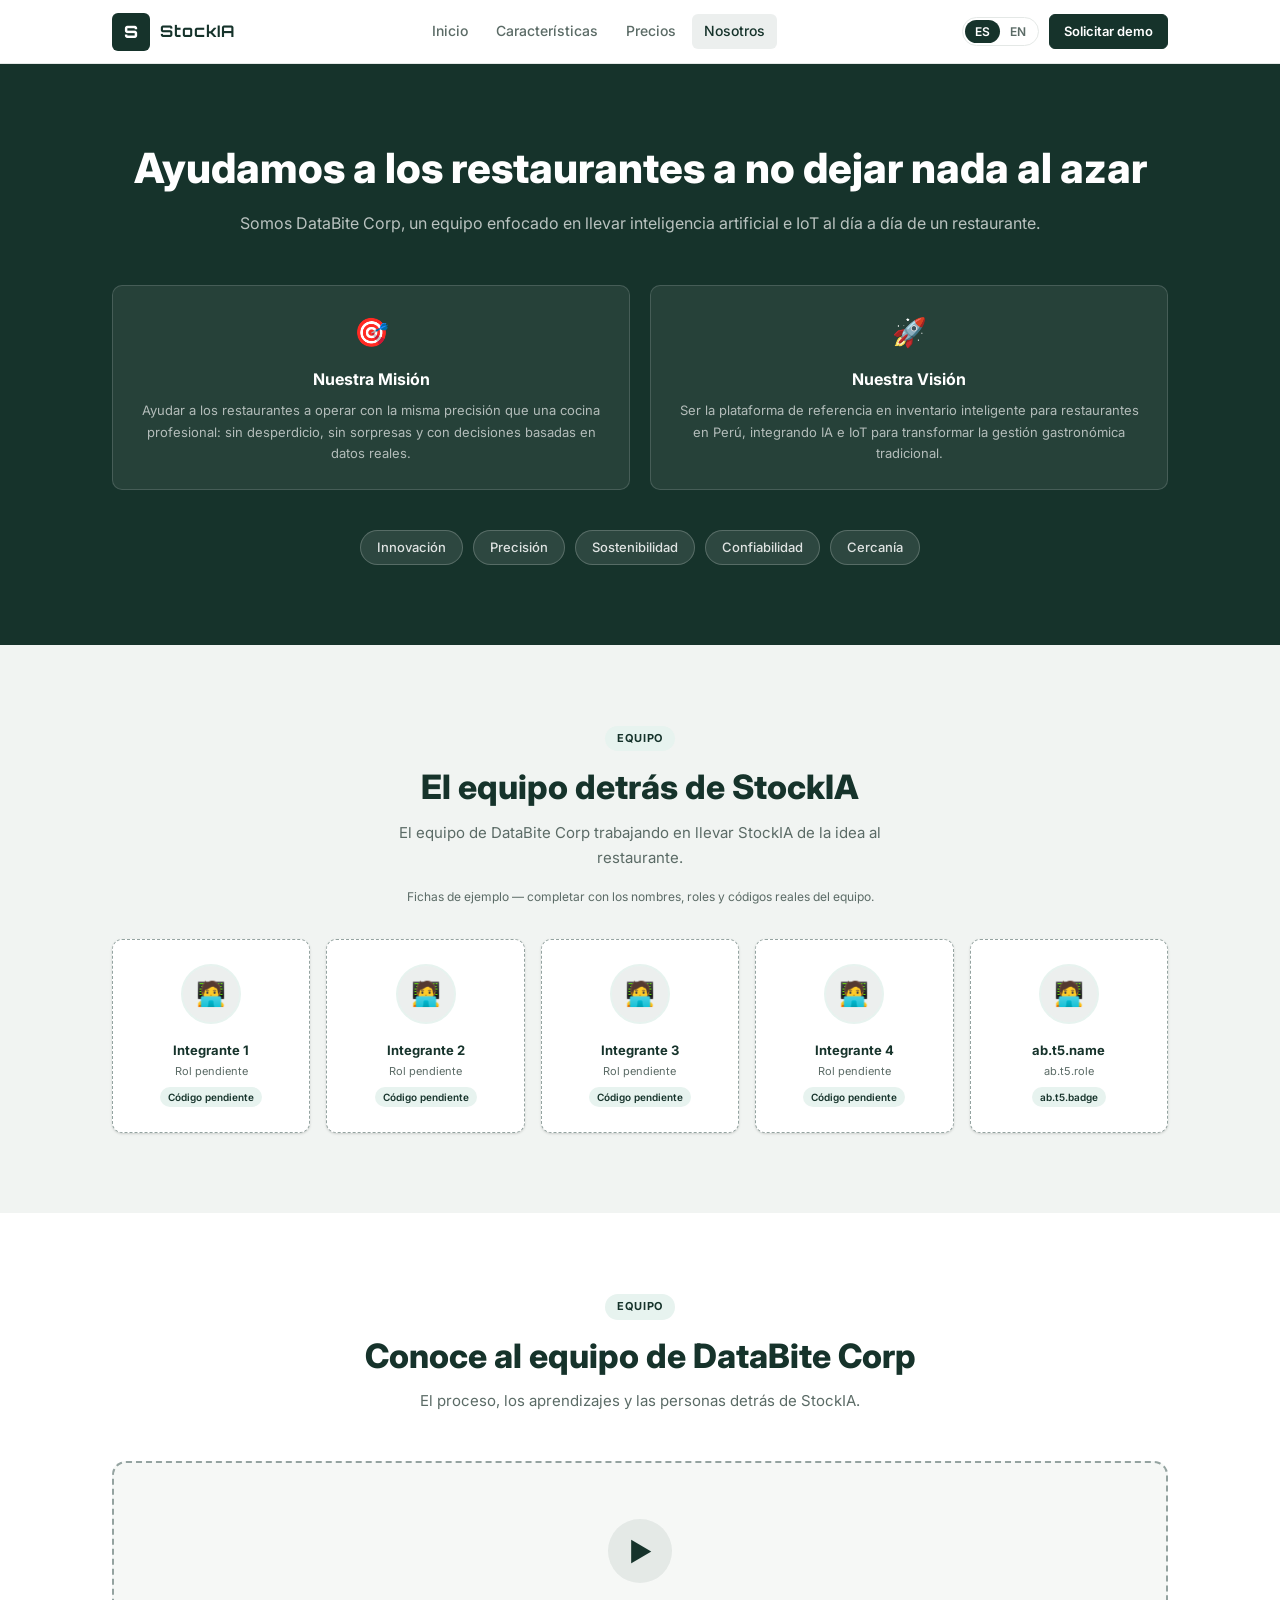
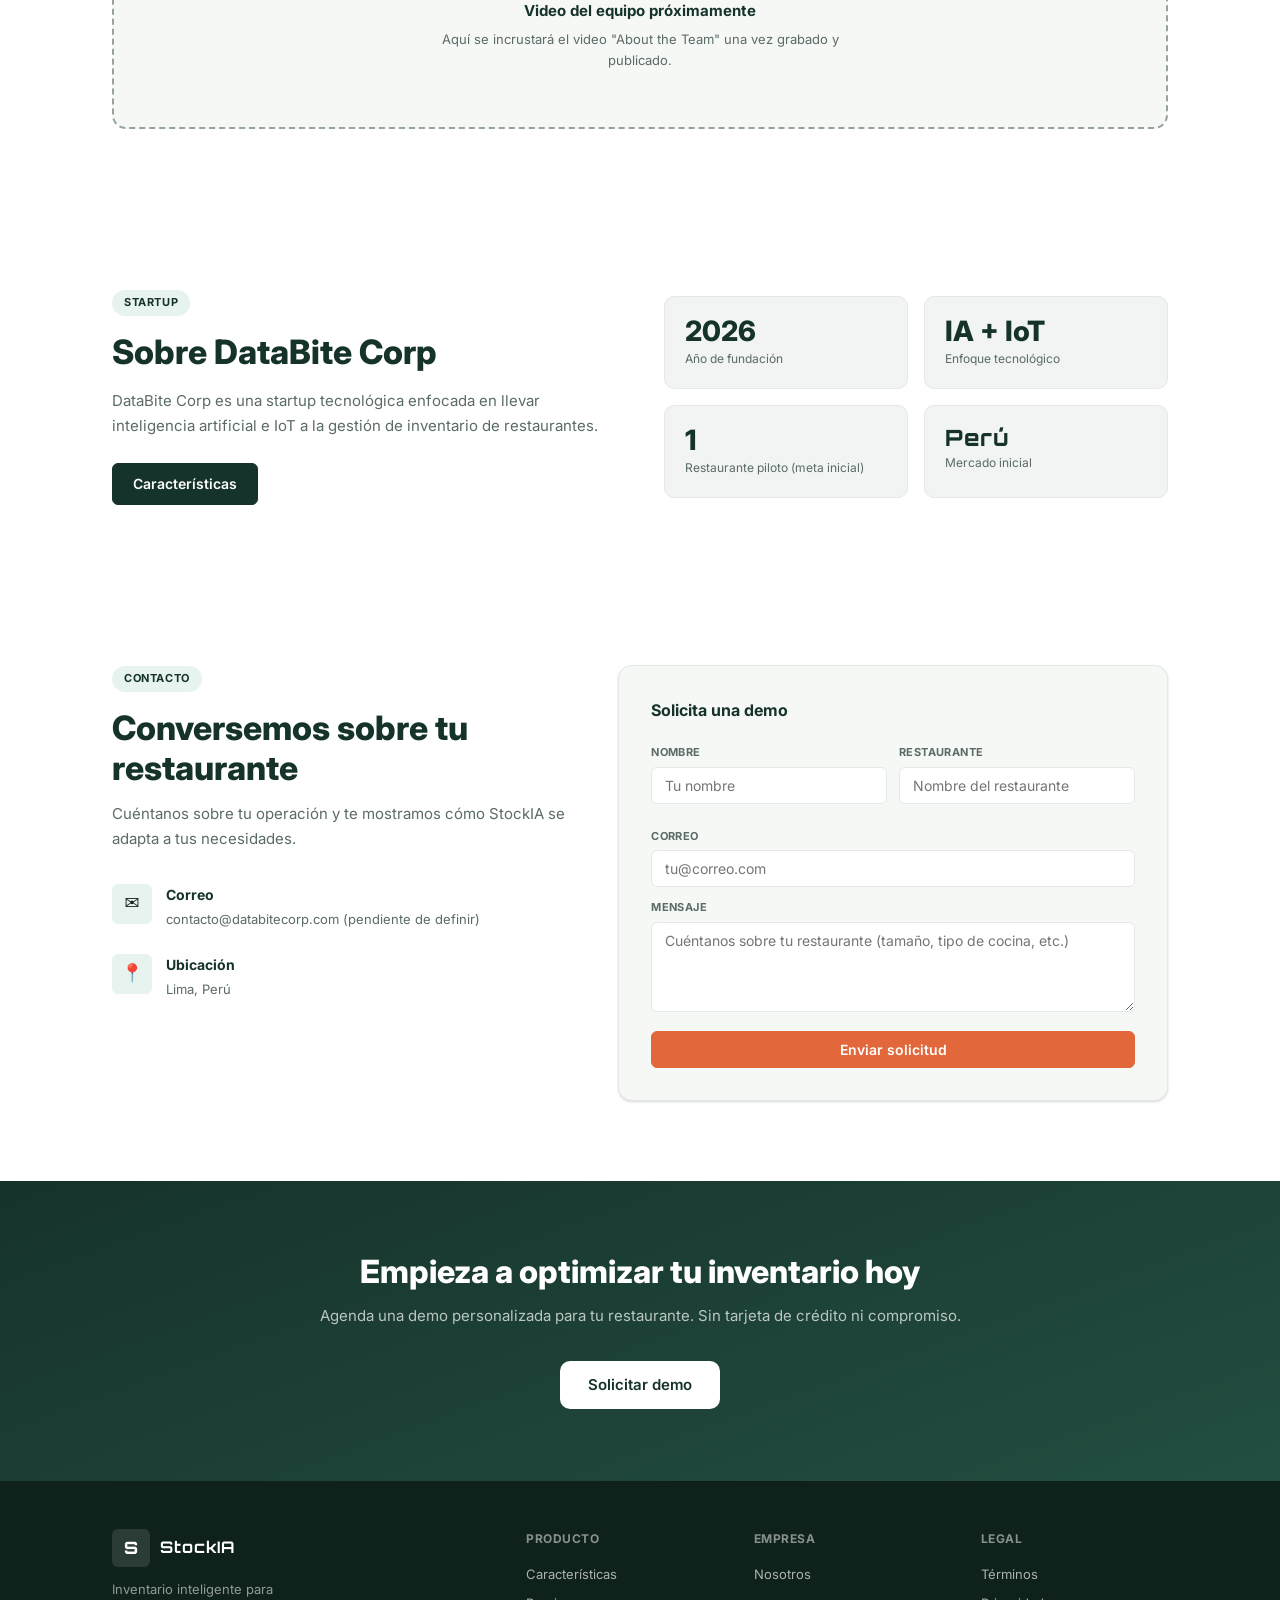
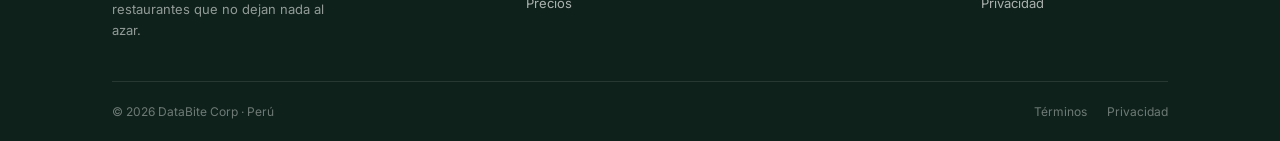
==== about.html @ cd0dda49 "feat: add about.html" ====
<!DOCTYPE html>
<html lang="es">
<head>
  <meta charset="UTF-8" />
  <meta name="viewport" content="width=device-width, initial-scale=1.0" />
  <title>Nosotros — StockIA</title>
  <meta name="description" content="Somos DataBite Corp, el equipo detrás de StockIA, inventario inteligente para restaurantes." />
  <link rel="stylesheet" href="css/styles.css" />
</head>
<body>

<!-- ══════════ NAVBAR ══════════ -->
<nav class="navbar">
  <div class="navbar-container">
    <a class="navbar-logo" href="index.html">
      <div class="logo-icon"><span>S</span></div>
      <span class="logo-name brand-font">StockIA</span>
    </a>
    <div class="navbar-links">
      <a href="index.html" data-i18n="nav.home">Inicio</a>
      <a href="features.html" data-i18n="nav.features">Características</a>
      <a href="pricing.html" data-i18n="nav.pricing">Precios</a>
      <a href="about.html" class="active" data-i18n="nav.about">Nosotros</a>
    </div>
    <div class="navbar-actions">
      <div class="lang-switcher">
        <button class="lang-btn active" data-lang="es">ES</button>
        <button class="lang-btn" data-lang="en">EN</button>
      </div>
      <a href="#" class="btn btn-primary btn-sm" data-i18n="nav.demo">Solicitar demo</a>
    </div>
  </div>
</nav>

<!-- ══════════ ABOUT HERO ══════════ -->
<section class="about-hero">
  <div class="container">
    <h1 class="section-title white" data-i18n="ab.hero.title">
      Ayudamos a los restaurantes a no dejar nada al azar
    </h1>
    <p class="section-sub white" data-i18n="ab.hero.sub">
      Somos DataBite Corp, un equipo enfocado en llevar inteligencia artificial e IoT al día a día de un restaurante.
    </p>
    <!-- Mission & Vision inside hero -->
    <div class="mission-grid" style="margin-top:3rem;">
      <div class="mission-card">
        <div class="mission-card-icon">🎯</div>
        <div class="mission-card-title" data-i18n="ab.m1.title">Nuestra Misión</div>
        <div class="mission-card-text" data-i18n="ab.m1.text">Ayudar a los restaurantes a operar con la misma precisión que una cocina profesional: sin desperdicio, sin sorpresas y con decisiones basadas en datos reales.</div>
      </div>
      <div class="mission-card">
        <div class="mission-card-icon">🚀</div>
        <div class="mission-card-title" data-i18n="ab.m2.title">Nuestra Visión</div>
        <div class="mission-card-text" data-i18n="ab.m2.text">Ser la plataforma de referencia en inventario inteligente para restaurantes en Perú, integrando IA e IoT para transformar la gestión gastronómica tradicional.</div>
      </div>
    </div>
    <!-- Values -->
    <div class="values-row">
      <span class="value-chip" data-i18n="ab.val1">Innovación</span>
      <span class="value-chip" data-i18n="ab.val2">Precisión</span>
      <span class="value-chip" data-i18n="ab.val3">Sostenibilidad</span>
      <span class="value-chip" data-i18n="ab.val4">Confiabilidad</span>
      <span class="value-chip" data-i18n="ab.val5">Cercanía</span>
    </div>
  </div>
</section>

<!-- ══════════ TEAM ══════════ -->
<section class="team-section">
  <div class="container">
    <div class="section-header center">
      <span class="section-tag" data-i18n="ab.team.tag">Equipo</span>
      <h2 class="section-title" data-i18n="ab.team.title">El equipo detrás de StockIA</h2>
      <p class="section-sub" data-i18n="ab.team.sub">El equipo de DataBite Corp trabajando en llevar StockIA de la idea al restaurante.</p>
    </div>
    <p class="team-note" data-i18n="ab.team.note">Fichas de ejemplo — completar con los nombres, roles y códigos reales del equipo.</p>
    <div class="team-grid">

      <div class="team-card">
        <div class="team-avatar">🧑‍💻</div>
        <div class="team-name" data-i18n="ab.t1.name">Integrante 1</div>
        <div class="team-role" data-i18n="ab.t1.role">Rol pendiente</div>
        <span class="team-badge" data-i18n="ab.t1.badge">Código pendiente</span>
      </div>

      <div class="team-card">
        <div class="team-avatar">🧑‍💻</div>
        <div class="team-name" data-i18n="ab.t2.name">Integrante 2</div>
        <div class="team-role" data-i18n="ab.t2.role">Rol pendiente</div>
        <span class="team-badge" data-i18n="ab.t2.badge">Código pendiente</span>
      </div>

            <div class="team-card">
        <div class="team-avatar">🧑‍💻</div>
        <div class="team-name" data-i18n="ab.t3.name">Integrante 2</div>
        <div class="team-role" data-i18n="ab.t3.role">Rol pendiente</div>
        <span class="team-badge" data-i18n="ab.t3.badge">Código pendiente</span>
      </div>

      <div class="team-card">
        <div class="team-avatar">🧑‍💻</div>
        <div class="team-name" data-i18n="ab.t4.name">Integrante 3</div>
        <div class="team-role" data-i18n="ab.t4.role">Rol pendiente</div>
        <span class="team-badge" data-i18n="ab.t4.badge">Código pendiente</span>
      </div>

      <div class="team-card">
        <div class="team-avatar">🧑‍💻</div>
        <div class="team-name" data-i18n="ab.t5.name">Integrante 4</div>
        <div class="team-role" data-i18n="ab.t5.role">Rol pendiente</div>
        <span class="team-badge" data-i18n="ab.t5.badge">Código pendiente</span>
      </div>

    </div>
  </div>
</section>

<!-- ══════════ VIDEO ABOUT THE TEAM ══════════ -->
<section class="video-section">
  <div class="container">
    <div class="section-header center">
      <span class="section-tag" data-i18n="ab.vid.tag">Equipo</span>
      <h2 class="section-title" data-i18n="ab.vid.title">Conoce al equipo de DataBite Corp</h2>
      <p class="section-sub" style="margin-inline:auto;" data-i18n="ab.vid.sub">El proceso, los aprendizajes y las personas detrás de StockIA.</p>
    </div>
    <!--
      PENDIENTE: cuando exista el video "About the Team", reemplazar el bloque
      .video-placeholder de abajo por:
      <div class="video-wrapper">
        <iframe src="https://www.youtube.com/embed/VIDEO_ID" title="DataBite Corp — About the Team"
          frameborder="0" allowfullscreen></iframe>
      </div>
    -->
    <div class="video-placeholder">
      <div class="video-placeholder-icon">▶</div>
      <div class="video-placeholder-title" data-i18n="ab.vid.ph.title">Video del equipo próximamente</div>
      <div class="video-placeholder-text" data-i18n="ab.vid.ph.text">Aquí se incrustará el video "About the Team" una vez grabado y publicado.</div>
    </div>
  </div>
</section>

<!-- ══════════ ABOUT STARTUP ══════════ -->
<section class="startup-section">
  <div class="container">
    <div class="startup-grid">
      <div class="startup-text">
        <span class="section-tag" data-i18n="ab.s.tag">Startup</span>
        <h2 class="section-title" data-i18n="ab.s.title">Sobre DataBite Corp</h2>
        <p class="section-sub" data-i18n="ab.s.sub">DataBite Corp es una startup tecnológica enfocada en llevar inteligencia artificial e IoT a la gestión de inventario de restaurantes.</p>
        <div style="margin-top:1.5rem;">
          <a href="features.html" class="btn btn-primary" data-i18n="nav.features">Características</a>
        </div>
      </div>
      <div class="startup-stats">
        <div class="startup-stat">
          <div class="startup-stat-val" data-i18n="ab.s.s1.val">2026</div>
          <div class="startup-stat-lbl" data-i18n="ab.s.s1.lbl">Año de fundación</div>
        </div>
        <div class="startup-stat">
          <div class="startup-stat-val" data-i18n="ab.s.s2.val">IA + IoT</div>
          <div class="startup-stat-lbl" data-i18n="ab.s.s2.lbl">Enfoque tecnológico</div>
        </div>
        <div class="startup-stat">
          <div class="startup-stat-val" data-i18n="ab.s.s3.val">1</div>
          <div class="startup-stat-lbl" data-i18n="ab.s.s3.lbl">Restaurante piloto (meta inicial)</div>
        </div>
        <div class="startup-stat">
          <div class="startup-stat-val brand-font" style="font-size:1.4rem;" data-i18n="ab.s.s4.val">Perú</div>
          <div class="startup-stat-lbl" data-i18n="ab.s.s4.lbl">Mercado inicial</div>
        </div>
      </div>
    </div>
  </div>
</section>

<!-- ══════════ CONTACTO ══════════ -->
<section class="contact-section" id="contacto">
  <div class="container">
    <div class="contact-grid">
      <div>
        <span class="section-tag" data-i18n="ct.tag">Contacto</span>
        <h2 class="section-title" data-i18n="ct.title">Conversemos sobre tu restaurante</h2>
        <p class="section-sub mb-8" data-i18n="ct.sub">Cuéntanos sobre tu operación y te mostramos cómo StockIA se adapta a tus necesidades.</p>
        <div class="contact-item">
          <div class="contact-icon-wrap">✉️</div>
          <div>
            <div class="contact-item-title" data-i18n="ct.mail.title">Correo</div>
            <div class="contact-item-val" data-i18n="ct.mail.val">contacto@databitecorp.com (pendiente de definir)</div>
          </div>
        </div>
        <div class="contact-item">
          <div class="contact-icon-wrap">📍</div>
          <div>
            <div class="contact-item-title" data-i18n="ct.loc.title">Ubicación</div>
            <div class="contact-item-val" data-i18n="ct.loc.val">Lima, Perú</div>
          </div>
        </div>
      </div>
      <div class="contact-form">
        <div class="form-title" data-i18n="ct.form.title">Solicita una demo</div>
        <form id="contactForm">
          <div class="form-row">
            <div class="form-group">
              <label class="form-label" data-i18n="ct.form.name">Nombre</label>
              <input class="form-input" type="text" data-i18n="ct.form.ph.name" placeholder="Tu nombre" required>
            </div>
            <div class="form-group">
              <label class="form-label" data-i18n="ct.form.business">Restaurante</label>
              <input class="form-input" type="text" data-i18n="ct.form.ph.business" placeholder="Nombre del restaurante">
            </div>
          </div>
          <div class="form-group">
            <label class="form-label" data-i18n="ct.form.email">Correo</label>
            <input class="form-input" type="email" data-i18n="ct.form.ph.email" placeholder="tu@correo.com" required>
          </div>
          <div class="form-group">
            <label class="form-label" data-i18n="ct.form.msg">Mensaje</label>
            <textarea class="form-textarea" data-i18n="ct.form.ph.msg" placeholder="Cuéntanos sobre tu restaurante (tamaño, tipo de cocina, etc.)"></textarea>
          </div>
          <button type="submit" class="btn btn-accent btn-full" data-i18n="ct.form.submit">Enviar solicitud</button>
        </form>
      </div>
    </div>
  </div>
</section>

<!-- ══════════ CTA BANNER ══════════ -->
<section class="cta-banner">
  <div class="container">
    <h2 class="section-title" data-i18n="cta.title">Empieza a optimizar tu inventario hoy</h2>
    <p class="section-sub white" data-i18n="cta.sub">Agenda una demo personalizada para tu restaurante. Sin tarjeta de crédito ni compromiso.</p>
    <div class="cta-banner-btns">
      <a href="#contacto" class="btn btn-lg" style="background:white;color:var(--primary);border-color:white;" data-i18n="cta.btn1">Solicitar demo</a>
    </div>
  </div>
</section>

<!-- ══════════ FOOTER ══════════ -->
<footer class="footer">
  <div class="container">
    <div class="footer-grid">
      <div class="footer-brand">
        <a class="navbar-logo" href="index.html">
          <div class="logo-icon"><span>S</span></div>
          <span class="logo-name brand-font">StockIA</span>
        </a>
        <p class="footer-tagline" data-i18n="ft.tagline">Inventario inteligente para restaurantes que no dejan nada al azar.</p>
      </div>
      <div>
        <div class="footer-col-title" data-i18n="ft.product">Producto</div>
        <div class="footer-links-list">
          <a href="features.html" data-i18n="nav.features">Características</a>
          <a href="pricing.html" data-i18n="nav.pricing">Precios</a>
        </div>
      </div>
      <div>
        <div class="footer-col-title" data-i18n="ft.company">Empresa</div>
        <div class="footer-links-list">
          <a href="about.html" data-i18n="nav.about">Nosotros</a>
        </div>
      </div>
      <div>
        <div class="footer-col-title" data-i18n="ft.legal">Legal</div>
        <div class="footer-links-list">
          <a href="#" data-i18n="ft.terms">Términos</a>
          <a href="#" data-i18n="ft.privacy">Privacidad</a>
        </div>
      </div>
    </div>
    <div class="footer-bottom">
      <span class="footer-copy" data-i18n="ft.copy">© 2026 DataBite Corp · Perú</span>
      <div class="footer-legal">
        <a href="#" data-i18n="ft.terms">Términos</a>
        <a href="#" data-i18n="ft.privacy">Privacidad</a>
      </div>
    </div>
  </div>
</footer>

<script src="js/i18n.js"></script>
<script src="js/main.js"></script>
</body>
</html>
---- css/styles.css ----
/* ============================================================
   STOCKIA WEBSITE — STYLESHEET
   Startup: DataBite Corp · Perú · 2026
   ============================================================ */

/* 1. FONTS -------------------------------------------------- */
@import url('https://fonts.googleapis.com/css2?family=Orbitron:wght@400;600;700;800;900&family=Inter:wght@300;400;500;600;700;800&display=swap');

/* 2. RESET -------------------------------------------------- */
*, *::before, *::after { box-sizing: border-box; margin: 0; padding: 0; }
html { scroll-behavior: smooth; }
img, svg { display: block; max-width: 100%; }
a { text-decoration: none; }
button { font-family: inherit; cursor: pointer; }
ul { list-style: none; }

/* 3. CSS VARIABLES — STOCKIA PALETTE ------------------------
   NOTA: paleta provisional (placeholder) pensada para un producto
   de inventario inteligente + IA para restaurantes. Reemplazar los
   valores hexadecimales cuando el equipo defina el brandbook final.
   Se mantienen los NOMBRES de variable usados en el proyecto Qullqa
   (--bg-blue, --primary, etc.) por compatibilidad de los componentes,
   aunque el valor apunte ahora a un tono distinto de la paleta. */
:root {
  /* Primary — Verde bosque profundo (tecnología + sostenibilidad) */
  --primary:        #16332B;
  --primary-dark:   #0E211B;
  --primary-hover:  #1F4438;
  --primary-alpha:  rgba(22, 51, 43, 0.08);
  --primary-alpha2: rgba(22, 51, 43, 0.15);

  /* Accent — Terracota cálido (gastronomía, apetito, CTA) */
  --accent:         #E2673B;
  --accent-dark:    #C6522A;
  --accent-alpha:   rgba(226, 103, 59, 0.12);

  /* Secondary — Gris verdoso neutro */
  --gray:          #5B6B66;
  --gray-light:    #94A3A0;
  --gray-border:   #E4E8E6;
  --gray-100:      #F1F4F2;
  --gray-50:       #F6F8F6;
  --off-white:     #FAFAF8;

  /* Semantic colors (alertas de inventario / IoT) */
  --danger:        #EF4444;
  --danger-light:  #FEE2E2;
  --warning:       #FACC15;
  --warning-light: #FEF3C7;
  --success:       #22C55E;
  --success-light: #DCFCE7;

  /* Background accents (nombres heredados de Qullqa: bg-blue/bg-cream) */
  --bg-blue:   #E7F3EF; /* ahora un teal claro */
  --bg-cream:  #FDF3E9; /* crema cálido */

  /* Text */
  --text:      #16211D;
  --text-muted:#5B6B66;
  --white:     #FFFFFF;

  /* Shadows */
  --shadow-sm: 0 1px 2px rgba(0,0,0,.06), 0 1px 3px rgba(0,0,0,.1);
  --shadow:    0 2px 8px rgba(22,51,43,.08), 0 1px 3px rgba(22,51,43,.05);
  --shadow-md: 0 4px 16px rgba(22,51,43,.1), 0 2px 6px rgba(22,51,43,.06);
  --shadow-lg: 0 10px 30px rgba(22,51,43,.12), 0 4px 10px rgba(22,51,43,.07);

  /* Radii */
  --r-xs: 4px;
  --r-sm: 6px;
  --r:    10px;
  --r-md: 14px;
  --r-lg: 20px;
  --r-xl: 28px;
  --r-full: 9999px;

  /* Spacing */
  --section-y: 5rem;
  --container: 1120px;
  --navbar-h: 64px;
}

/* 4. BASE / TYPOGRAPHY ------------------------------------- */
body {
  font-family: 'Inter', 'Segoe UI', system-ui, sans-serif;
  font-size: 15px;
  color: var(--text);
  background: var(--white);
  line-height: 1.6;
  -webkit-font-smoothing: antialiased;
}

.brand-font {
  font-family: 'Orbitron', 'Segoe UI Emoji', sans-serif;
  letter-spacing: 0.5px;
}

h1, h2, h3, h4 { line-height: 1.2; font-weight: 700; color: var(--primary); }
p { color: var(--text-muted); line-height: 1.7; }

/* 5. LAYOUT ------------------------------------------------ */
.container {
  max-width: var(--container);
  margin: 0 auto;
  padding: 0 2rem;
}
section { padding: var(--section-y) 0; }

/* 6. NAVBAR ------------------------------------------------ */
.navbar {
  position: sticky;
  top: 0;
  z-index: 200;
  background: rgba(255,255,255,0.95);
  backdrop-filter: blur(10px);
  border-bottom: 1px solid var(--gray-border);
  height: var(--navbar-h);
}
.navbar-container {
  max-width: var(--container);
  margin: 0 auto;
  padding: 0 2rem;
  height: 100%;
  display: flex;
  align-items: center;
  justify-content: space-between;
  gap: 2rem;
}
.navbar-logo {
  display: flex;
  align-items: center;
  gap: 10px;
  flex-shrink: 0;
}
/* Placeholder de logo: reemplazar este bloque por <img src="assets/img/logo.png">
   en todas las páginas cuando el equipo tenga el logo definitivo de StockIA. */
.logo-icon {
  width: 38px; height: 38px;
  background: var(--primary);
  border-radius: var(--r-sm);
  display: flex;
  align-items: center;
  justify-content: center;
  flex-shrink: 0;
}
.logo-icon span {
  font-family: 'Orbitron', sans-serif;
  color: var(--white);
  font-weight: 800;
  font-size: 17px;
}
.logo-name {
  font-family: 'Orbitron', sans-serif;
  font-size: 16px;
  font-weight: 700;
  color: var(--primary);
  letter-spacing: 1px;
}
.navbar-links {
  display: flex;
  gap: 0.25rem;
  align-items: center;
}
.navbar-links a {
  font-size: 14px;
  font-weight: 500;
  color: var(--text-muted);
  padding: 6px 12px;
  border-radius: var(--r-sm);
  transition: color .15s, background .15s;
}
.navbar-links a:hover,
.navbar-links a.active { color: var(--primary); background: var(--primary-alpha); }
.navbar-actions {
  display: flex;
  align-items: center;
  gap: 10px;
  flex-shrink: 0;
}

/* 7. BUTTONS ----------------------------------------------- */
.btn {
  display: inline-flex;
  align-items: center;
  justify-content: center;
  gap: 7px;
  font-size: 14px;
  font-weight: 600;
  border-radius: var(--r-sm);
  border: none;
  padding: 9px 20px;
  transition: all .18s;
  cursor: pointer;
  white-space: nowrap;
}
.btn-primary {
  background: var(--primary);
  color: var(--white);
  border: 1.5px solid var(--primary);
}
.btn-primary:hover { background: var(--primary-hover); border-color: var(--primary-hover); transform: translateY(-1px); box-shadow: var(--shadow-md); }
.btn-accent {
  background: var(--accent);
  color: var(--white);
  border: 1.5px solid var(--accent);
}
.btn-accent:hover { background: var(--accent-dark); border-color: var(--accent-dark); transform: translateY(-1px); box-shadow: var(--shadow-md); }
.btn-outline {
  background: transparent;
  color: var(--primary);
  border: 1.5px solid var(--primary);
}
.btn-outline:hover { background: var(--primary-alpha); transform: translateY(-1px); }
.btn-ghost {
  background: transparent;
  color: var(--text-muted);
  border: 1px solid var(--gray-border);
}
.btn-ghost:hover { color: var(--primary); border-color: var(--primary); }
.btn-light {
  background: rgba(255,255,255,.12);
  color: var(--white);
  border: 1px solid rgba(255,255,255,.25);
}
.btn-light:hover { background: rgba(255,255,255,.22); }
.btn-lg { padding: 12px 28px; font-size: 15px; border-radius: var(--r); }
.btn-sm { padding: 6px 14px; font-size: 13px; }
.btn-full { width: 100%; }

/* 8. BADGES & TAGS ----------------------------------------- */
.section-tag {
  display: inline-block;
  background: var(--bg-blue);
  color: var(--primary);
  font-size: 11px;
  font-weight: 700;
  padding: 4px 12px;
  border-radius: var(--r-full);
  text-transform: uppercase;
  letter-spacing: 0.6px;
  margin-bottom: 1rem;
}
.section-tag.accent  { background: var(--accent-alpha); color: var(--accent-dark); }
.section-tag.warning { background: var(--warning-light); color: #92400e; }
.section-tag.success { background: var(--success-light); color: #166534; }
.section-tag.white   { background: rgba(255,255,255,.12); color: rgba(255,255,255,.85); }

.pill {
  display: inline-flex;
  align-items: center;
  gap: 7px;
  background: var(--white);
  border: 1px solid var(--gray-border);
  color: var(--text-muted);
  font-size: 12px;
  font-weight: 500;
  padding: 5px 14px;
  border-radius: var(--r-full);
  margin-bottom: 1.25rem;
}
.pill-dot {
  width: 7px; height: 7px;
  border-radius: 50%;
  background: var(--success);
  flex-shrink: 0;
}

/* 9. SECTION HEADERS --------------------------------------- */
.section-header { margin-bottom: 3rem; }
.section-header.center { text-align: center; }
.section-header.center .section-sub { margin-inline: auto; }
.section-title {
  font-size: clamp(1.6rem, 3vw, 2.1rem);
  font-weight: 800;
  color: var(--primary);
  line-height: 1.2;
  margin-bottom: 0.75rem;
}
.section-title em { font-style: normal; color: var(--accent); }
.section-title.white { color: var(--white); }
.section-sub {
  font-size: 15px;
  color: var(--text-muted);
  line-height: 1.7;
  max-width: 560px;
}
.section-sub.white { color: rgba(255,255,255,.7); max-width: 100%; }

/* 10. HERO SECTION ----------------------------------------- */
.hero {
  padding: 5rem 0 4rem;
  background: linear-gradient(135deg, #F6F8F6 0%, #EAF3EE 60%, var(--bg-blue) 100%);
  overflow: hidden;
}
.hero-grid {
  display: grid;
  grid-template-columns: 1fr 1fr;
  gap: 4rem;
  align-items: center;
}
.hero-copy { max-width: 520px; }
.hero-title {
  font-size: clamp(2rem, 4vw, 2.8rem);
  font-weight: 800;
  color: var(--primary);
  line-height: 1.15;
  margin-bottom: 1.25rem;
}
.hero-title .highlight { color: var(--accent); }
.hero-desc {
  font-size: 16px;
  color: var(--text-muted);
  line-height: 1.75;
  margin-bottom: 2rem;
  max-width: 460px;
}
.hero-btns {
  display: flex;
  gap: 12px;
  flex-wrap: wrap;
  margin-bottom: 2.5rem;
}
.hero-stats {
  display: flex;
  gap: 2rem;
  flex-wrap: wrap;
  padding-top: 1.5rem;
  border-top: 1px solid var(--gray-border);
}
.stat-val {
  font-size: 1.6rem;
  font-weight: 800;
  color: var(--primary);
  line-height: 1;
  margin-bottom: 3px;
}
.stat-lbl { font-size: 12px; color: var(--text-muted); }

/* 10a. DASHBOARD MOCKUP (Hero visual) */
.hero-visual {
  background: var(--white);
  border-radius: var(--r-md);
  border: 1px solid var(--gray-border);
  box-shadow: var(--shadow-lg);
  overflow: hidden;
}
.hv-topbar {
  background: var(--primary);
  padding: 10px 16px;
  display: flex;
  align-items: center;
  gap: 8px;
}
.hv-dot { width: 9px; height: 9px; border-radius: 50%; }
.hv-title { font-size: 11px; color: rgba(255,255,255,.65); margin-left: 6px; font-weight: 500; }
.hv-body { padding: 16px; }
.hv-label { font-size: 11px; font-weight: 700; color: var(--primary); margin-bottom: 10px; }
.hv-cards { display: grid; grid-template-columns: repeat(4, 1fr); gap: 8px; margin-bottom: 14px; }
.hv-card {
  background: var(--gray-50);
  border-radius: var(--r-sm);
  padding: 10px;
  border: 1px solid var(--gray-border);
}
.hv-card-lbl { font-size: 9px; color: var(--text-muted); margin-bottom: 5px; font-weight: 500; }
.hv-card-val { font-size: 17px; font-weight: 800; color: var(--primary); }
.hv-card-val.warn   { color: #D97706; }
.hv-card-val.danger { color: var(--danger); }
.hv-card-val.green  { color: var(--success); }
.hv-chart-lbl { font-size: 9px; color: var(--text-muted); margin-bottom: 8px; font-weight: 500; }
.hv-bars { display: flex; align-items: flex-end; gap: 5px; height: 52px; }
.hv-bar {
  flex: 1;
  background: var(--primary);
  border-radius: 3px 3px 0 0;
  opacity: 0.75;
  transition: opacity .2s;
}
.hv-bar:hover { opacity: 1; }
.hv-days { display: flex; justify-content: space-between; font-size: 8.5px; color: var(--text-muted); margin-top: 4px; }
.hv-alert {
  margin-top: 12px;
  background: var(--danger-light);
  border: 1px solid #FECACA;
  border-radius: var(--r-sm);
  padding: 8px 10px;
  display: flex;
  align-items: center;
  gap: 8px;
}
.hv-alert-text { font-size: 10px; color: #991B1B; font-weight: 500; }
.hv-alert-badge {
  margin-left: auto;
  background: var(--danger);
  color: white;
  font-size: 9px;
  font-weight: 700;
  padding: 2px 7px;
  border-radius: var(--r-full);
}
.hv-alert-warn {
  margin-top: 6px;
  background: var(--warning-light);
  border: 1px solid #FDE68A;
  border-radius: var(--r-sm);
  padding: 8px 10px;
  display: flex;
  align-items: center;
  gap: 8px;
}
.hv-alert-warn .hv-alert-text { color: #92400E; }
.hv-alert-warn .hv-alert-badge { background: #D97706; }

/* 11. STATS BAR -------------------------------------------- */
.stats-bar {
  background: var(--primary);
  padding: 1.5rem 0;
}
.stats-bar-inner {
  display: flex;
  justify-content: space-around;
  align-items: center;
  flex-wrap: wrap;
  gap: 2rem;
}
.stats-bar-item { text-align: center; }
.stats-bar-val {
  font-size: 1.8rem;
  font-weight: 800;
  color: var(--white);
  line-height: 1;
  margin-bottom: 4px;
}
.stats-bar-lbl { font-size: 12px; color: rgba(255,255,255,.6); }
.stats-bar-note { text-align:center; font-size: 11px; color: var(--text-muted); padding: 10px 0; background: var(--gray-50); }

/* 12. SEGMENTS SECTION ------------------------------------- */
.segments { background: var(--bg-blue); padding: 3rem 0; }
.segments-label { font-size: 14px; font-weight: 700; color: var(--primary); text-align: center; margin-bottom: 1.25rem; }
.segments-grid { display: grid; grid-template-columns: 1fr 1fr; gap: 16px; }
.seg-card {
  background: var(--white);
  border: 1px solid var(--gray-border);
  border-radius: var(--r);
  padding: 1.25rem 1.5rem;
  display: flex;
  gap: 1rem;
  align-items: flex-start;
  box-shadow: var(--shadow-sm);
  transition: box-shadow .2s, transform .2s;
}
.seg-card:hover { box-shadow: var(--shadow-md); transform: translateY(-2px); }
.seg-icon { font-size: 2rem; flex-shrink: 0; }
.seg-name { font-size: 15px; font-weight: 700; color: var(--primary); margin-bottom: 5px; }
.seg-desc { font-size: 13px; color: var(--text-muted); line-height: 1.55; }

/* 13. FEATURES SECTION ------------------------------------- */
.features-section { background: var(--white); }
.features-grid { display: grid; grid-template-columns: repeat(3, 1fr); gap: 20px; }
.feat-card {
  background: var(--gray-50);
  border: 1px solid var(--gray-border);
  border-radius: var(--r);
  padding: 1.5rem;
  transition: box-shadow .2s, transform .2s;
}
.feat-card:hover { box-shadow: var(--shadow-md); transform: translateY(-2px); }
.feat-icon-wrap {
  width: 44px; height: 44px;
  border-radius: var(--r-sm);
  display: flex;
  align-items: center;
  justify-content: center;
  font-size: 20px;
  margin-bottom: 1rem;
}
.feat-icon-wrap.blue   { background: var(--bg-blue); }
.feat-icon-wrap.green  { background: var(--success-light); }
.feat-icon-wrap.yellow { background: var(--warning-light); }
.feat-icon-wrap.red    { background: var(--danger-light); }
.feat-icon-wrap.navy   { background: var(--primary-alpha); }
.feat-icon-wrap.cream  { background: var(--bg-cream); }
.feat-name { font-size: 15px; font-weight: 700; color: var(--primary); margin-bottom: 6px; }
.feat-desc { font-size: 13px; color: var(--text-muted); line-height: 1.6; }
.feat-tag {
  display: inline-block;
  margin-top: 12px;
  background: var(--primary-alpha);
  color: var(--primary);
  font-size: 11px;
  font-weight: 600;
  padding: 3px 10px;
  border-radius: var(--r-full);
}

/* 14. INTEGRATIONS SECTION ---------------------------------- */
.integrations-section { background: var(--gray-100); }
.integrations-grid { display: grid; grid-template-columns: repeat(4, 1fr); gap: 16px; }
.integration-card {
  background: var(--white);
  border: 1px dashed var(--gray-light);
  border-radius: var(--r);
  padding: 1.25rem;
  text-align: center;
  transition: box-shadow .2s, transform .2s, border-color .2s;
}
.integration-card:hover { box-shadow: var(--shadow-md); transform: translateY(-2px); border-color: var(--primary); }
.integration-logo {
  width: 44px; height: 44px;
  border-radius: var(--r-sm);
  background: var(--primary-alpha);
  color: var(--primary);
  display: flex;
  align-items: center;
  justify-content: center;
  font-size: 20px;
  margin: 0 auto 0.75rem;
}
.integration-name { font-size: 13px; font-weight: 700; color: var(--primary); margin-bottom: 3px; }
.integration-desc { font-size: 11.5px; color: var(--text-muted); line-height: 1.5; }
.integration-status {
  display: inline-block;
  margin-top: 8px;
  font-size: 10px;
  font-weight: 700;
  text-transform: uppercase;
  letter-spacing: .3px;
  padding: 2px 8px;
  border-radius: var(--r-full);
  background: var(--warning-light);
  color: #92400E;
}

/* 15. PORTFOLIO / SCREENSHOTS ----------------------------- */
.portfolio-section { background: var(--gray-100); }
.port-tabs {
  display: flex;
  gap: 8px;
  margin-bottom: 2rem;
  flex-wrap: wrap;
}
.port-tab {
  padding: 7px 16px;
  border-radius: var(--r-full);
  font-size: 13px;
  font-weight: 500;
  border: 1px solid var(--gray-border);
  background: var(--white);
  color: var(--text-muted);
  cursor: pointer;
  transition: all .15s;
}
.port-tab.active, .port-tab:hover { background: var(--primary); color: var(--white); border-color: var(--primary); }
.port-grid { display: grid; grid-template-columns: repeat(2, 1fr); gap: 20px; }
.port-item {
  background: var(--white);
  border: 1px solid var(--gray-border);
  border-radius: var(--r);
  overflow: hidden;
  box-shadow: var(--shadow-sm);
  transition: box-shadow .2s;
}
.port-item:hover { box-shadow: var(--shadow-md); }
.port-screen { background: var(--gray-50); padding: 12px; border-bottom: 1px solid var(--gray-border); }
.port-mini-bar {
  display: flex; align-items: center; gap: 5px;
  background: var(--primary); border-radius: var(--r-xs) var(--r-xs) 0 0;
  padding: 7px 10px;
}
.port-mini-dot { width: 6px; height: 6px; border-radius: 50%; background: rgba(255,255,255,.35); }
.port-mini-body {
  background: var(--white);
  border: 1px solid var(--gray-border);
  border-top: none;
  border-radius: 0 0 var(--r-xs) var(--r-xs);
  padding: 10px;
  min-height: 72px;
}
.port-mini-title { font-size: 9px; font-weight: 700; color: var(--primary); margin-bottom: 7px; }
.port-mini-row { display: flex; gap: 5px; margin-bottom: 5px; }
.port-mini-cell { flex: 1; height: 8px; background: var(--gray-100); border-radius: var(--r-xs); }
.port-mini-cell.filled { background: #BFE0D3; }
.port-mini-cell.green  { background: #86EFB8; }
.port-mini-cell.warn   { background: #FDE68A; }
.port-mini-cell.red    { background: #FECACA; }
.port-info { padding: 14px; }
.port-info-name { font-size: 14px; font-weight: 700; color: var(--primary); margin-bottom: 3px; }
.port-info-desc { font-size: 12px; color: var(--text-muted); }

/* 16. DIFERENCIADORES --------------------------------------- */
.diff-section { background: var(--primary); }
.diff-grid { display: grid; grid-template-columns: repeat(3, 1fr); gap: 20px; }
.diff-card {
  background: rgba(255,255,255,.06);
  border: 1px solid rgba(255,255,255,.15);
  border-radius: var(--r);
  padding: 1.5rem;
}
.diff-icon { font-size: 1.75rem; margin-bottom: 0.75rem; }
.diff-title { font-size: 15px; font-weight: 700; color: var(--white); margin-bottom: 0.5rem; }
.diff-text { font-size: 13px; color: rgba(255,255,255,.65); line-height: 1.65; }

/* 17. VIDEO / PLACEHOLDER SECTION --------------------------- */
.video-section { padding: 5rem 0; background: var(--white); }
.video-wrapper {
  position: relative;
  padding-bottom: 56.25%; /* 16:9 */
  height: 0;
  overflow: hidden;
  border-radius: 14px;
  box-shadow: 0 8px 32px rgba(22,51,43,.12);
  margin-top: 2.5rem;
}
.video-wrapper iframe {
  position: absolute;
  top: 0; left: 0;
  width: 100%; height: 100%;
  border: none;
}
.video-placeholder {
  position: relative;
  margin-top: 2.5rem;
  border-radius: 14px;
  border: 2px dashed var(--gray-light);
  background: var(--gray-50);
  padding: 3.5rem 2rem;
  text-align: center;
}
.video-placeholder-icon {
  width: 64px; height: 64px;
  border-radius: 50%;
  background: var(--primary-alpha);
  color: var(--primary);
  display: flex;
  align-items: center;
  justify-content: center;
  font-size: 26px;
  margin: 0 auto 1rem;
}
.video-placeholder-title { font-size: 15px; font-weight: 700; color: var(--primary); margin-bottom: 6px; }
.video-placeholder-text { font-size: 13px; color: var(--text-muted); max-width: 420px; margin: 0 auto; }

/* 18. CTA BANNER ------------------------------------------- */
.cta-banner {
  background: linear-gradient(160deg, var(--primary) 0%, #234E41 100%);
  padding: 4.5rem 0;
  text-align: center;
}
.cta-banner .section-title { color: var(--white); font-size: 2rem; }
.cta-banner .section-sub { color: rgba(255,255,255,.7); margin: 0 auto 2rem; }
.cta-banner-btns { display: flex; justify-content: center; gap: 14px; flex-wrap: wrap; }

/* 19. PRICING SECTION --------------------------------------- */
.pricing-section { background: var(--white); }
.pricing-toggle {
  display: flex;
  align-items: center;
  justify-content: center;
  gap: 12px;
  margin-bottom: 3rem;
}
.toggle-label { font-size: 14px; color: var(--text-muted); font-weight: 500; }
.toggle-switch {
  position: relative; width: 48px; height: 26px; cursor: pointer;
}
.toggle-switch input { opacity: 0; width: 0; height: 0; }
.toggle-slider {
  position: absolute; inset: 0;
  background: var(--gray-border);
  border-radius: var(--r-full);
  transition: .3s;
}
.toggle-slider::before {
  content: '';
  position: absolute;
  left: 3px; top: 3px;
  width: 20px; height: 20px;
  background: var(--white);
  border-radius: 50%;
  transition: .3s;
  box-shadow: var(--shadow-sm);
}
.toggle-switch input:checked + .toggle-slider { background: var(--primary); }
.toggle-switch input:checked + .toggle-slider::before { transform: translateX(22px); }
.toggle-badge {
  background: var(--success-light);
  color: #166534;
  font-size: 11px;
  font-weight: 700;
  padding: 2px 8px;
  border-radius: var(--r-full);
}
.price-grid { display: grid; grid-template-columns: repeat(3, 1fr); gap: 20px; }
.price-card {
  border: 1px solid var(--gray-border);
  border-radius: var(--r-md);
  padding: 1.75rem;
  position: relative;
  transition: box-shadow .2s;
}
.price-card:hover { box-shadow: var(--shadow-md); }
.price-card.featured { border: 2px solid var(--primary); }
.price-popular {
  position: absolute; top: -13px; left: 50%; transform: translateX(-50%);
  background: var(--primary);
  color: var(--white);
  font-size: 11px; font-weight: 700;
  padding: 4px 14px;
  border-radius: var(--r-full);
  white-space: nowrap;
}
.price-plan { font-size: 14px; font-weight: 700; color: var(--primary); margin-bottom: 4px; }
.price-val-wrap { display: flex; align-items: baseline; gap: 2px; margin-bottom: 4px; }
.price-amount {
  font-size: 2rem;
  font-weight: 800;
  color: var(--primary);
  line-height: 1;
}
.price-amount .currency { font-size: 1rem; font-weight: 600; vertical-align: super; line-height: 0; }
.currency { font-size: 1.1rem; font-weight: 700; color: var(--primary); margin-top: 4px; }
.price-desc { font-size: 13px; color: var(--text-muted); margin-bottom: 1.25rem; padding-bottom: 1.25rem; border-bottom: 1px solid var(--gray-border); }
.price-features { margin-bottom: 1.5rem; }
.price-features li {
  font-size: 13px;
  color: var(--text);
  padding: 5px 0;
  display: flex;
  align-items: center;
  gap: 8px;
}
.price-features li::before { content: '✓'; color: var(--success); font-weight: 800; flex-shrink: 0; }
.price-features li.no::before { content: '✕'; color: var(--gray-light); }
.price-features li.no { color: var(--text-muted); }
.price-note { text-align: center; font-size: 12px; color: var(--text-muted); margin-top: 1.5rem; }

/* 20. ABOUT / TEAM / STARTUP --------------------------------- */
.about-hero { background: var(--primary); padding: 5rem 0; text-align: center; }
.about-hero .section-title { color: var(--white); font-size: clamp(1.8rem, 4vw, 2.6rem); margin-bottom: 1rem; }
.about-hero .section-sub { color: rgba(255,255,255,.7); margin: 0 auto; font-size: 16px; }
.mission-grid { display: grid; grid-template-columns: 1fr 1fr; gap: 20px; margin-top: 2rem; }
.mission-card {
  background: rgba(255,255,255,.07);
  border: 1px solid rgba(255,255,255,.15);
  border-radius: var(--r);
  padding: 1.5rem;
}
.mission-card-icon { font-size: 1.75rem; margin-bottom: 0.75rem; }
.mission-card-title { font-size: 16px; font-weight: 700; color: var(--white); margin-bottom: 0.5rem; }
.mission-card-text { font-size: 13px; color: rgba(255,255,255,.65); line-height: 1.65; }
.values-row { display: flex; flex-wrap: wrap; gap: 10px; margin-top: 2.5rem; justify-content: center; }
.value-chip {
  background: rgba(255,255,255,.1);
  border: 1px solid rgba(255,255,255,.2);
  color: rgba(255,255,255,.85);
  font-size: 13px;
  font-weight: 500;
  padding: 6px 16px;
  border-radius: var(--r-full);
}
.team-section { background: var(--gray-100); }
.team-note { text-align:center; font-size: 12px; color: var(--text-muted); margin: -2rem 0 2rem; }
.team-grid { display: grid; grid-template-columns: repeat(5, 1fr); gap: 16px; }
.team-card {
  background: var(--white);
  border: 1px dashed var(--gray-light);
  border-radius: var(--r);
  padding: 1.5rem 1rem;
  text-align: center;
  box-shadow: var(--shadow-sm);
  transition: box-shadow .2s, transform .2s;
}
.team-card:hover { box-shadow: var(--shadow-md); transform: translateY(-3px); }
.team-avatar {
  width: 60px; height: 60px;
  border-radius: 50%;
  background: var(--primary-alpha);
  display: flex;
  align-items: center;
  justify-content: center;
  font-size: 1.5rem;
  margin: 0 auto 1rem;
  border: 2px solid var(--bg-blue);
}
.team-name { font-size: 13px; font-weight: 700; color: var(--primary); margin-bottom: 3px; }
.team-role { font-size: 11px; color: var(--text-muted); line-height: 1.4; }
.team-badge {
  display: inline-block;
  margin-top: 8px;
  background: var(--bg-blue);
  color: var(--primary);
  font-size: 10px;
  font-weight: 600;
  padding: 2px 8px;
  border-radius: var(--r-full);
}
.startup-section { background: var(--white); }
.startup-grid { display: grid; grid-template-columns: 1fr 1fr; gap: 3rem; align-items: center; }
.startup-text .section-title { margin-bottom: 1rem; }
.startup-text .section-sub { margin-bottom: 1.5rem; }
.startup-stats { display: grid; grid-template-columns: 1fr 1fr; gap: 16px; }
.startup-stat {
  background: var(--gray-100);
  border: 1px solid var(--gray-border);
  border-radius: var(--r);
  padding: 1.25rem;
}
.startup-stat-val { font-size: 1.75rem; font-weight: 800; color: var(--primary); line-height: 1; margin-bottom: 4px; }
.startup-stat-lbl { font-size: 12px; color: var(--text-muted); }

/* 21. FEATURES PAGE ------------------------------------------ */
.features-page-hero {
  background: linear-gradient(160deg, var(--primary) 0%, #234E41 100%);
  padding: 5rem 0 4rem;
  text-align: center;
}
.features-page-hero .section-title { color: var(--white); font-size: clamp(1.8rem, 4vw, 2.5rem); }
.features-page-hero .section-sub { color: rgba(255,255,255,.7); margin: 0 auto; font-size: 16px; }
.features-full-grid { display: grid; grid-template-columns: repeat(3, 1fr); gap: 24px; }
.feat-full-card {
  background: var(--white);
  border: 1px solid var(--gray-border);
  border-radius: var(--r-md);
  padding: 2rem;
  box-shadow: var(--shadow-sm);
  transition: box-shadow .2s, transform .2s;
}
.feat-full-card:hover { box-shadow: var(--shadow-lg); transform: translateY(-3px); }
.feat-full-icon {
  width: 52px; height: 52px;
  border-radius: var(--r);
  display: flex;
  align-items: center;
  justify-content: center;
  font-size: 24px;
  margin-bottom: 1.25rem;
}
.feat-full-icon.blue   { background: var(--bg-blue); }
.feat-full-icon.green  { background: var(--success-light); }
.feat-full-icon.yellow { background: var(--warning-light); }
.feat-full-icon.red    { background: var(--danger-light); }
.feat-full-icon.navy   { background: var(--primary-alpha); }
.feat-full-icon.cream  { background: var(--bg-cream); }
.feat-full-name { font-size: 17px; font-weight: 700; color: var(--primary); margin-bottom: 8px; }
.feat-full-desc { font-size: 14px; color: var(--text-muted); line-height: 1.7; margin-bottom: 1rem; }
.feat-full-tag {
  display: inline-block;
  background: var(--primary-alpha);
  color: var(--primary);
  font-size: 11px;
  font-weight: 600;
  padding: 4px 12px;
  border-radius: var(--r-full);
}
.how-section { background: var(--gray-100); }
.how-steps { display: grid; grid-template-columns: repeat(4, 1fr); gap: 20px; margin-top: 2rem; }
.how-step { text-align: center; padding: 1.5rem 1rem; }
.how-step-num {
  width: 44px; height: 44px;
  border-radius: 50%;
  background: var(--primary);
  color: var(--white);
  font-size: 16px;
  font-weight: 800;
  display: flex;
  align-items: center;
  justify-content: center;
  margin: 0 auto 1rem;
  font-family: 'Orbitron', sans-serif;
}
.how-step-title { font-size: 14px; font-weight: 700; color: var(--primary); margin-bottom: 6px; }
.how-step-desc { font-size: 13px; color: var(--text-muted); line-height: 1.55; }

/* 22. PRICING PAGE --------------------------------------------- */
.pricing-page-hero {
  background: linear-gradient(160deg, var(--gray-100) 0%, var(--bg-blue) 100%);
  padding: 5rem 0 4rem;
  text-align: center;
}
.pricing-faq { background: var(--gray-100); }
.faq-list { max-width: 700px; margin: 0 auto; display: flex; flex-direction: column; gap: 12px; }
.faq-item {
  background: var(--white);
  border: 1px solid var(--gray-border);
  border-radius: var(--r);
  overflow: hidden;
}
.faq-q {
  padding: 1rem 1.25rem;
  font-size: 14px;
  font-weight: 600;
  color: var(--primary);
  cursor: pointer;
  display: flex;
  justify-content: space-between;
  align-items: center;
  user-select: none;
}
.faq-q::after { content: '+'; font-size: 18px; font-weight: 300; color: var(--text-muted); transition: transform .2s; }
.faq-item.open .faq-q::after { content: '−'; }
.faq-a {
  display: none;
  padding: 0 1.25rem 1rem;
  font-size: 13px;
  color: var(--text-muted);
  line-height: 1.65;
  border-top: 1px solid var(--gray-border);
}
.faq-item.open .faq-a { display: block; padding-top: 0.75rem; }

/* 23. CONTACT SECTION -------------------------------------- */
.contact-section { background: var(--white); }
.contact-grid { display: grid; grid-template-columns: 1fr 1.2fr; gap: 3rem; }
.contact-item {
  display: flex;
  gap: 14px;
  align-items: flex-start;
  margin-bottom: 1.5rem;
}
.contact-icon-wrap {
  width: 40px; height: 40px;
  background: var(--bg-blue);
  border-radius: var(--r-sm);
  display: flex;
  align-items: center;
  justify-content: center;
  font-size: 18px;
  flex-shrink: 0;
}
.contact-item-title { font-size: 14px; font-weight: 700; color: var(--primary); margin-bottom: 3px; }
.contact-item-val { font-size: 13px; color: var(--text-muted); }
.contact-form {
  background: var(--gray-50);
  border: 1px solid var(--gray-border);
  border-radius: var(--r-md);
  padding: 2rem;
  box-shadow: var(--shadow-sm);
}
.form-title { font-size: 16px; font-weight: 700; color: var(--primary); margin-bottom: 1.25rem; }
.form-row { display: grid; grid-template-columns: 1fr 1fr; gap: 12px; margin-bottom: 12px; }
.form-group { margin-bottom: 12px; }
.form-label {
  display: block;
  font-size: 11px;
  font-weight: 700;
  color: var(--text-muted);
  text-transform: uppercase;
  letter-spacing: 0.4px;
  margin-bottom: 5px;
}
.form-input, .form-select, .form-textarea {
  width: 100%;
  padding: 9px 13px;
  border: 1px solid var(--gray-border);
  border-radius: var(--r-sm);
  font-size: 14px;
  font-family: inherit;
  color: var(--text);
  background: var(--white);
  transition: border-color .15s, box-shadow .15s;
  outline: none;
}
.form-input:focus, .form-select:focus, .form-textarea:focus {
  border-color: var(--primary);
  box-shadow: 0 0 0 3px var(--primary-alpha);
}
.form-textarea { resize: vertical; min-height: 90px; }

/* 24. FOOTER ----------------------------------------------- */
.footer {
  background: var(--primary-dark);
  padding: 3rem 0 0;
}
.footer-grid {
  display: grid;
  grid-template-columns: 2fr 1fr 1fr 1fr;
  gap: 2.5rem;
  padding-bottom: 2.5rem;
  border-bottom: 1px solid rgba(255,255,255,.1);
}
.footer-brand .logo-name { color: var(--white); }
.footer-brand .logo-icon { background: rgba(255,255,255,.12); }
.footer-tagline {
  font-size: 13px;
  color: rgba(255,255,255,.55);
  line-height: 1.6;
  margin-top: 0.75rem;
  max-width: 240px;
}
.footer-col-title {
  font-size: 12px;
  font-weight: 700;
  text-transform: uppercase;
  letter-spacing: 0.5px;
  color: rgba(255,255,255,.5);
  margin-bottom: 1rem;
}
.footer-links-list { display: flex; flex-direction: column; gap: 8px; }
.footer-links-list a {
  font-size: 13px;
  color: rgba(255,255,255,.65);
  transition: color .15s;
}
.footer-links-list a:hover { color: var(--white); }
.footer-bottom {
  padding: 1.25rem 0;
  display: flex;
  justify-content: space-between;
  align-items: center;
  flex-wrap: wrap;
  gap: 8px;
}
.footer-copy { font-size: 12px; color: rgba(255,255,255,.4); }
.footer-legal { display: flex; gap: 1.25rem; }
.footer-legal a { font-size: 12px; color: rgba(255,255,255,.4); transition: color .15s; }
.footer-legal a:hover { color: rgba(255,255,255,.8); }

/* 25. LANGUAGE SWITCHER ------------------------------------ */
.lang-switcher {
  display: flex;
  align-items: center;
  gap: 0;
  border: 1px solid var(--gray-border);
  border-radius: var(--r-full);
  overflow: hidden;
  padding: 2px;
}
.lang-btn {
  background: none;
  border: none;
  padding: 4px 10px;
  font-size: 12px;
  font-weight: 600;
  color: var(--text-muted);
  cursor: pointer;
  border-radius: var(--r-full);
  transition: all .15s;
  font-family: inherit;
}
.lang-btn.active, .lang-btn:hover { background: var(--primary); color: var(--white); }

/* 26. UTILITY ---------------------------------------------- */
.sr-only { position: absolute; width: 1px; height: 1px; padding: 0; margin: -1px; overflow: hidden; clip: rect(0,0,0,0); white-space: nowrap; border: 0; }
.text-center { text-align: center; }
.mt-2 { margin-top: .5rem; }
.mt-4 { margin-top: 1rem; }
.mt-8 { margin-top: 2rem; }
.mb-4 { margin-bottom: 1rem; }
.mb-8 { margin-bottom: 2rem; }

/* Scroll reveal */
.reveal { opacity: 0; transform: translateY(18px); transition: opacity .5s ease, transform .5s ease; }
.reveal.visible { opacity: 1; transform: none; }

/* 27. RESPONSIVE -------------------------------------------- */
@media (max-width: 1024px) {
  .integrations-grid { grid-template-columns: repeat(2, 1fr); }
  .diff-grid { grid-template-columns: 1fr; }
  .features-full-grid { grid-template-columns: repeat(2, 1fr); }
  .team-grid { grid-template-columns: repeat(2, 1fr); }
  .footer-grid { grid-template-columns: 1fr 1fr; }
}
@media (max-width: 768px) {
  :root { --section-y: 3.5rem; }
  .hero-grid { grid-template-columns: 1fr; }
  .hero-visual { display: none; }
  .segments-grid { grid-template-columns: 1fr; }
  .features-grid { grid-template-columns: 1fr 1fr; }
  .features-full-grid { grid-template-columns: 1fr; }
  .integrations-grid { grid-template-columns: 1fr 1fr; }
  .price-grid { grid-template-columns: 1fr; }
  .contact-grid { grid-template-columns: 1fr; }
  .startup-grid { grid-template-columns: 1fr; }
  .mission-grid { grid-template-columns: 1fr; }
  .team-grid { grid-template-columns: repeat(2, 1fr); }
  .how-steps { grid-template-columns: 1fr 1fr; }
  .navbar-links { display: none; }
  .footer-grid { grid-template-columns: 1fr; }
  .port-grid { grid-template-columns: 1fr; }
  .form-row { grid-template-columns: 1fr; }
}
@media (max-width: 480px) {
  .features-grid { grid-template-columns: 1fr; }
  .integrations-grid { grid-template-columns: 1fr; }
  .how-steps { grid-template-columns: 1fr; }
  .team-grid { grid-template-columns: 1fr; }
  .stats-bar-inner { gap: 1rem; }
  .hero-stats { gap: 1rem; }
}
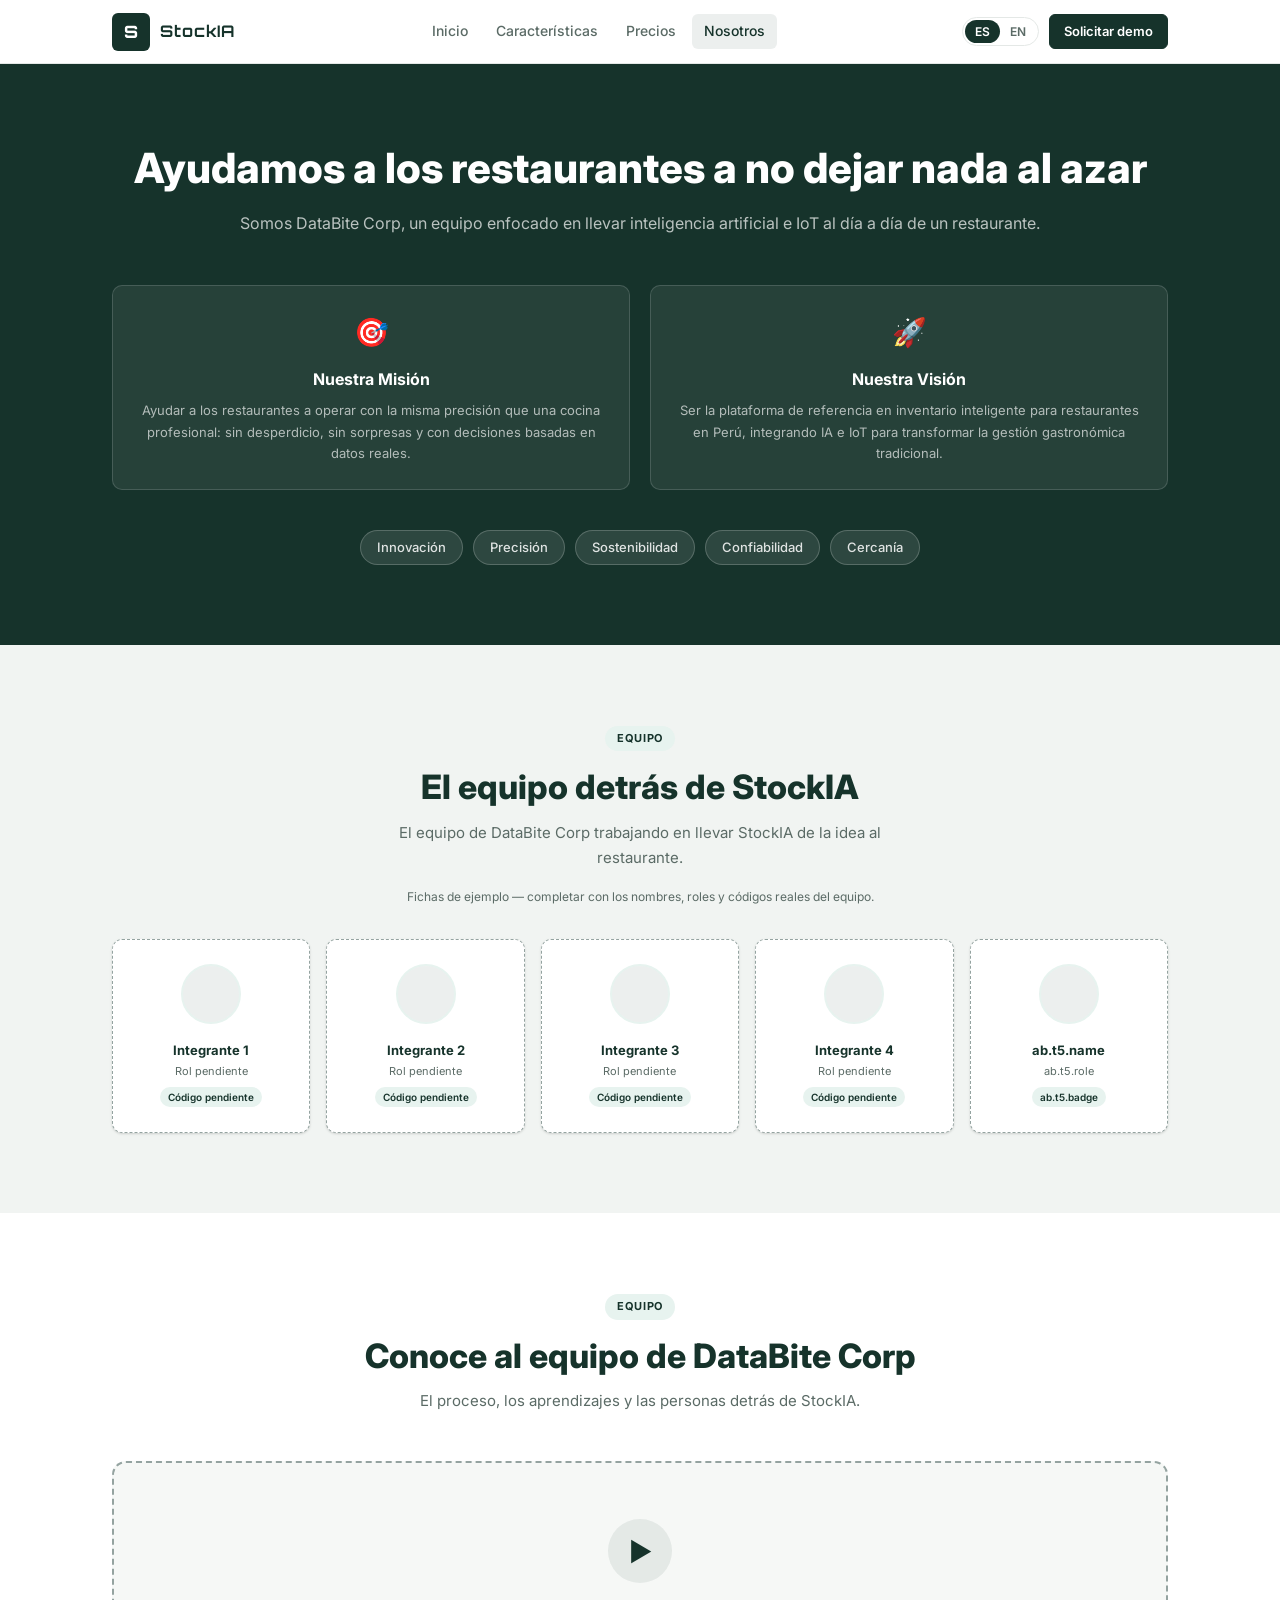
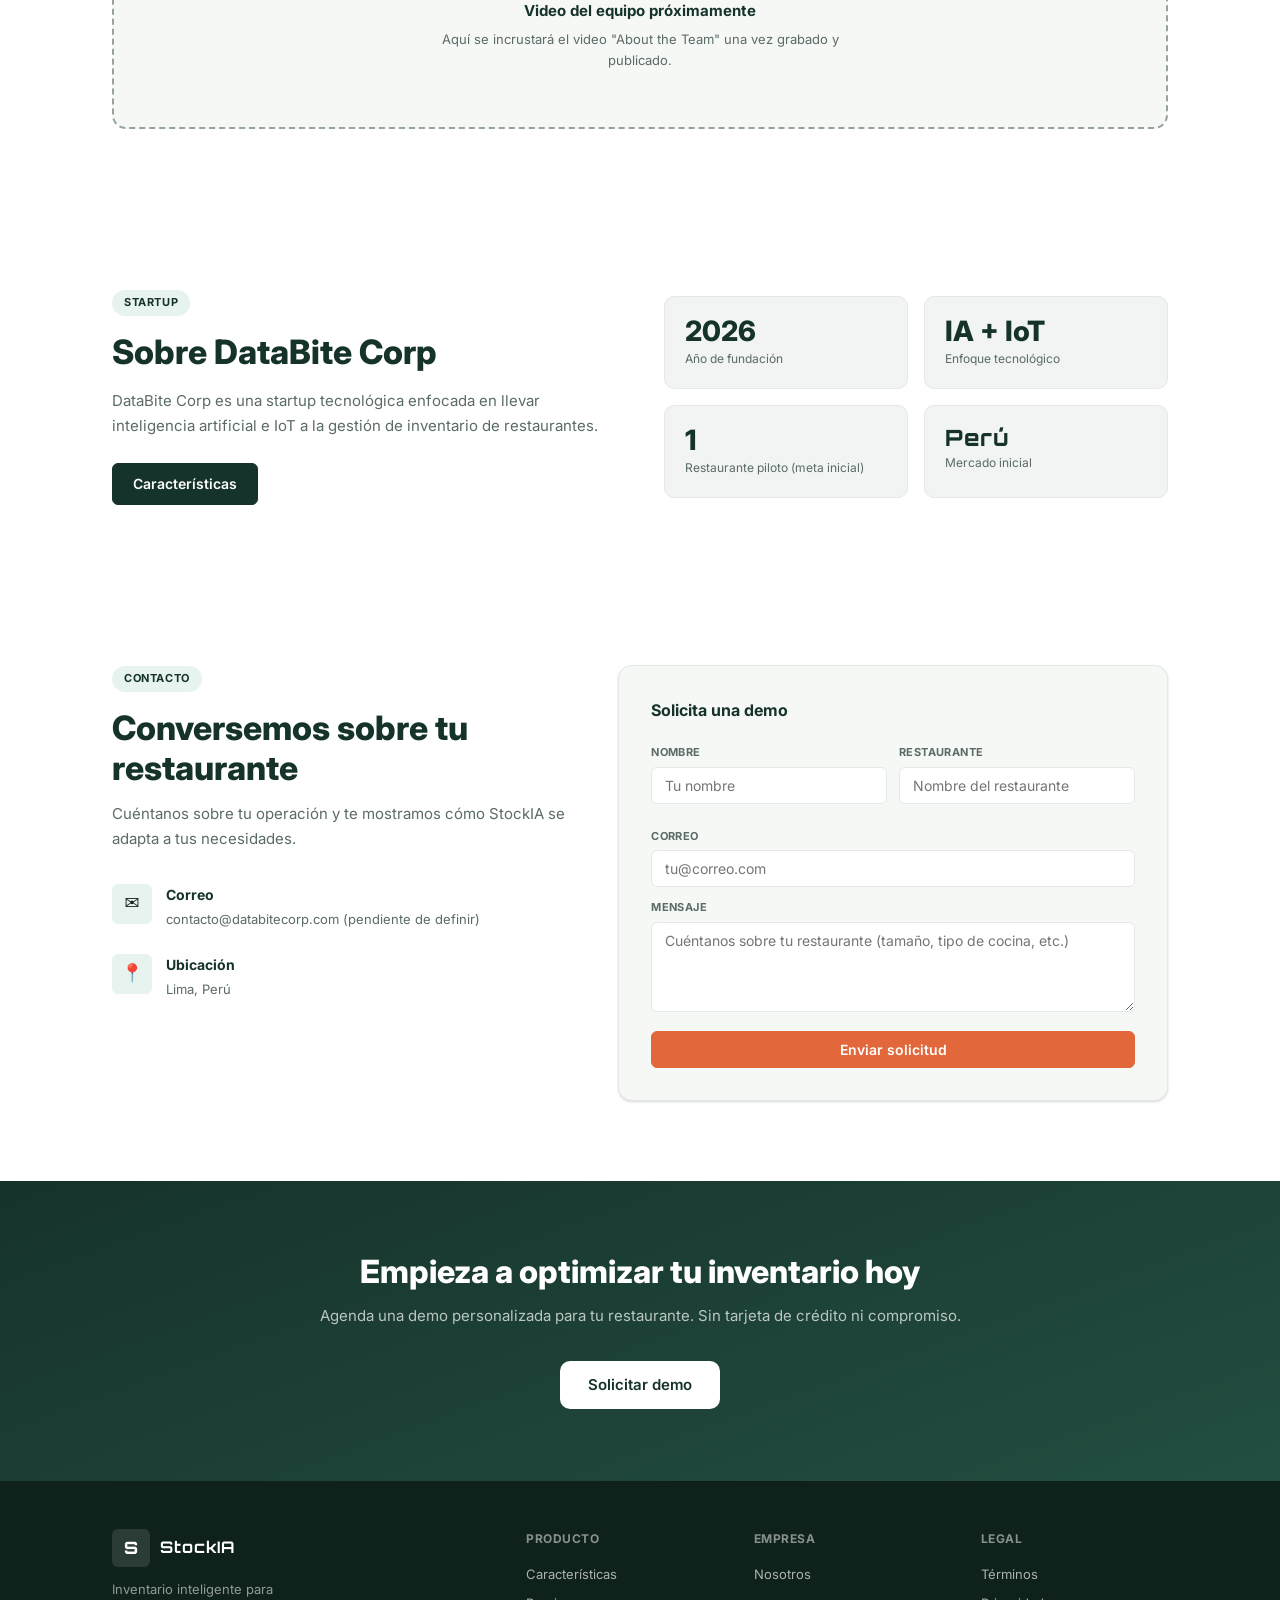
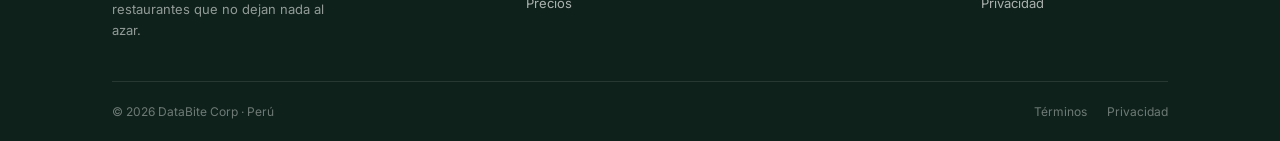
==== commit a6ccefaf: "feat(about):add team's photos and roles" ====
--- a/about.html
+++ b/about.html
@@ -77,38 +77,38 @@
     <div class="team-grid">
 
       <div class="team-card">
-        <div class="team-avatar">🧑‍💻</div>
-        <div class="team-name" data-i18n="ab.t1.name">Integrante 1</div>
-        <div class="team-role" data-i18n="ab.t1.role">Rol pendiente</div>
-        <span class="team-badge" data-i18n="ab.t1.badge">Código pendiente</span>
-      </div>
-
-      <div class="team-card">
-        <div class="team-avatar">🧑‍💻</div>
-        <div class="team-name" data-i18n="ab.t2.name">Integrante 2</div>
-        <div class="team-role" data-i18n="ab.t2.role">Rol pendiente</div>
-        <span class="team-badge" data-i18n="ab.t2.badge">Código pendiente</span>
+        <div src="assets/images/team/carla-gallardo.jpg" alt="Carla Alejandra Gallardo Morales" class="team-avatar"></div>
+        <div class="team-name" data-i18n="ab.t1.name">Carla Alejandra Gallardo Morales</div>
+        <div class="team-role" data-i18n="ab.t1.role">UX/UI Designer</div>
+        <span class="team-badge" data-i18n="ab.t1.badge">U202414970</span>
+      </div>
+
+      <div class="team-card">
+        <div src="assets/images/team/aldo-huaman.jpg" alt="Aldo Jesus Huaman Oscco" class="team-avatar"></div>
+        <div class="team-name" data-i18n="ab.t2.name">Aldo Jesus Huaman Oscco</div>
+        <div class="team-role" data-i18n="ab.t2.role">Desarrollador</div>
+        <span class="team-badge" data-i18n="ab.t2.badge">U20231H067</span>
       </div>
 
             <div class="team-card">
-        <div class="team-avatar">🧑‍💻</div>
-        <div class="team-name" data-i18n="ab.t3.name">Integrante 2</div>
-        <div class="team-role" data-i18n="ab.t3.role">Rol pendiente</div>
-        <span class="team-badge" data-i18n="ab.t3.badge">Código pendiente</span>
-      </div>
-
-      <div class="team-card">
-        <div class="team-avatar">🧑‍💻</div>
-        <div class="team-name" data-i18n="ab.t4.name">Integrante 3</div>
-        <div class="team-role" data-i18n="ab.t4.role">Rol pendiente</div>
-        <span class="team-badge" data-i18n="ab.t4.badge">Código pendiente</span>
-      </div>
-
-      <div class="team-card">
-        <div class="team-avatar">🧑‍💻</div>
-        <div class="team-name" data-i18n="ab.t5.name">Integrante 4</div>
-        <div class="team-role" data-i18n="ab.t5.role">Rol pendiente</div>
-        <span class="team-badge" data-i18n="ab.t5.badge">Código pendiente</span>
+        <div src="assets/images/team/jesus-miranda.jpg" alt="Jesus Miranda Cordova" class="team-avatar"></div>
+        <div class="team-name" data-i18n="ab.t3.name">Jesus Miranda Cordova</div>
+        <div class="team-role" data-i18n="ab.t3.role">Backend Developer</div>
+        <span class="team-badge" data-i18n="ab.t3.badge">U202411261</span>
+      </div>
+
+      <div class="team-card">
+        <div src="assets/images/team/leyla-ortiz.jpg" alt="Leyla Alisson Ortiz Laura" class="team-avatar"></div>
+        <div class="team-name" data-i18n="ab.t4.name">Leyla Alisson Ortiz Laura</div>
+        <div class="team-role" data-i18n="ab.t4.role">Frontend Developer</div>
+        <span class="team-badge" data-i18n="ab.t4.badge">U202415088</span>
+      </div>
+
+      <div class="team-card">
+        <div src="assets/images/team/ronal-toro.jpg" alt="Ronal Toro Turpo" class="team-avatar"></div>
+        <div class="team-name" data-i18n="ab.t5.name">Ronal Toro Turpo </div>
+        <div class="team-role" data-i18n="ab.t5.role">Product Manager</div>
+        <span class="team-badge" data-i18n="ab.t5.badge">U20241E367</span>
       </div>
 
     </div>
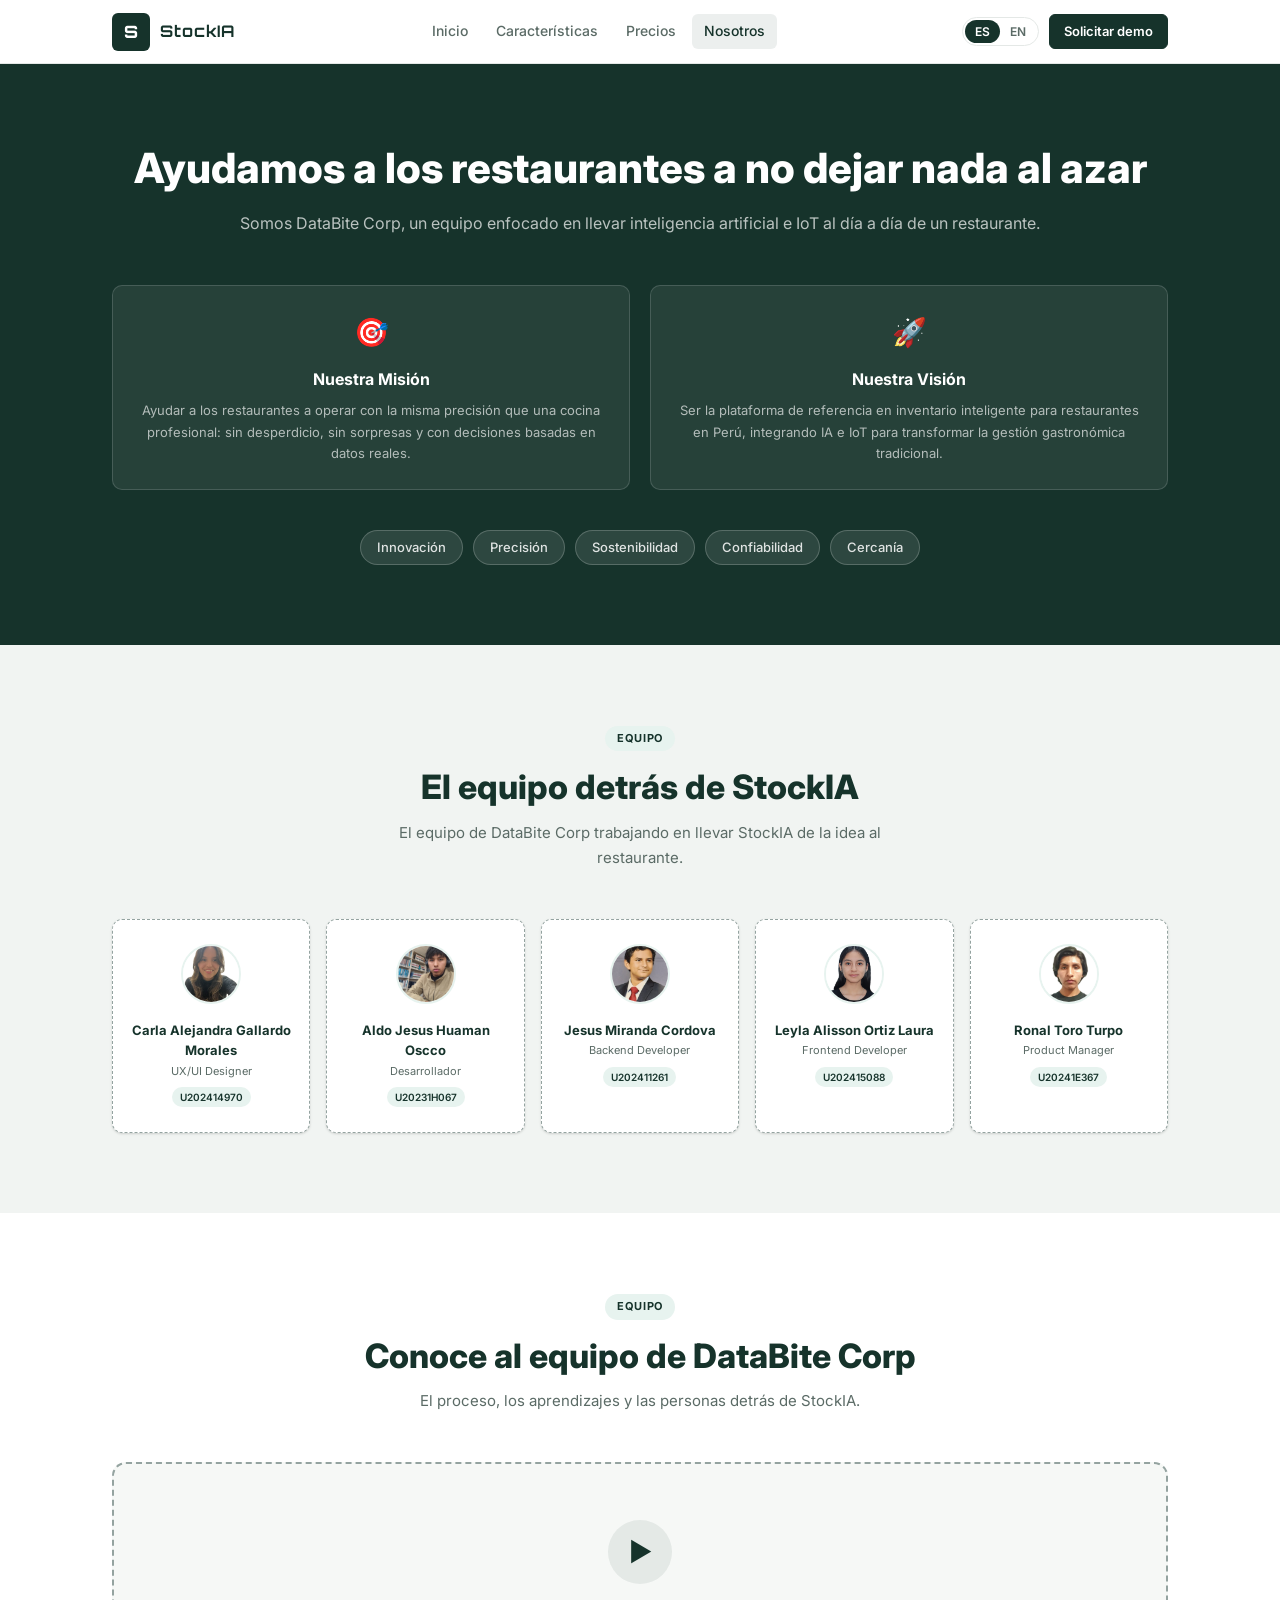
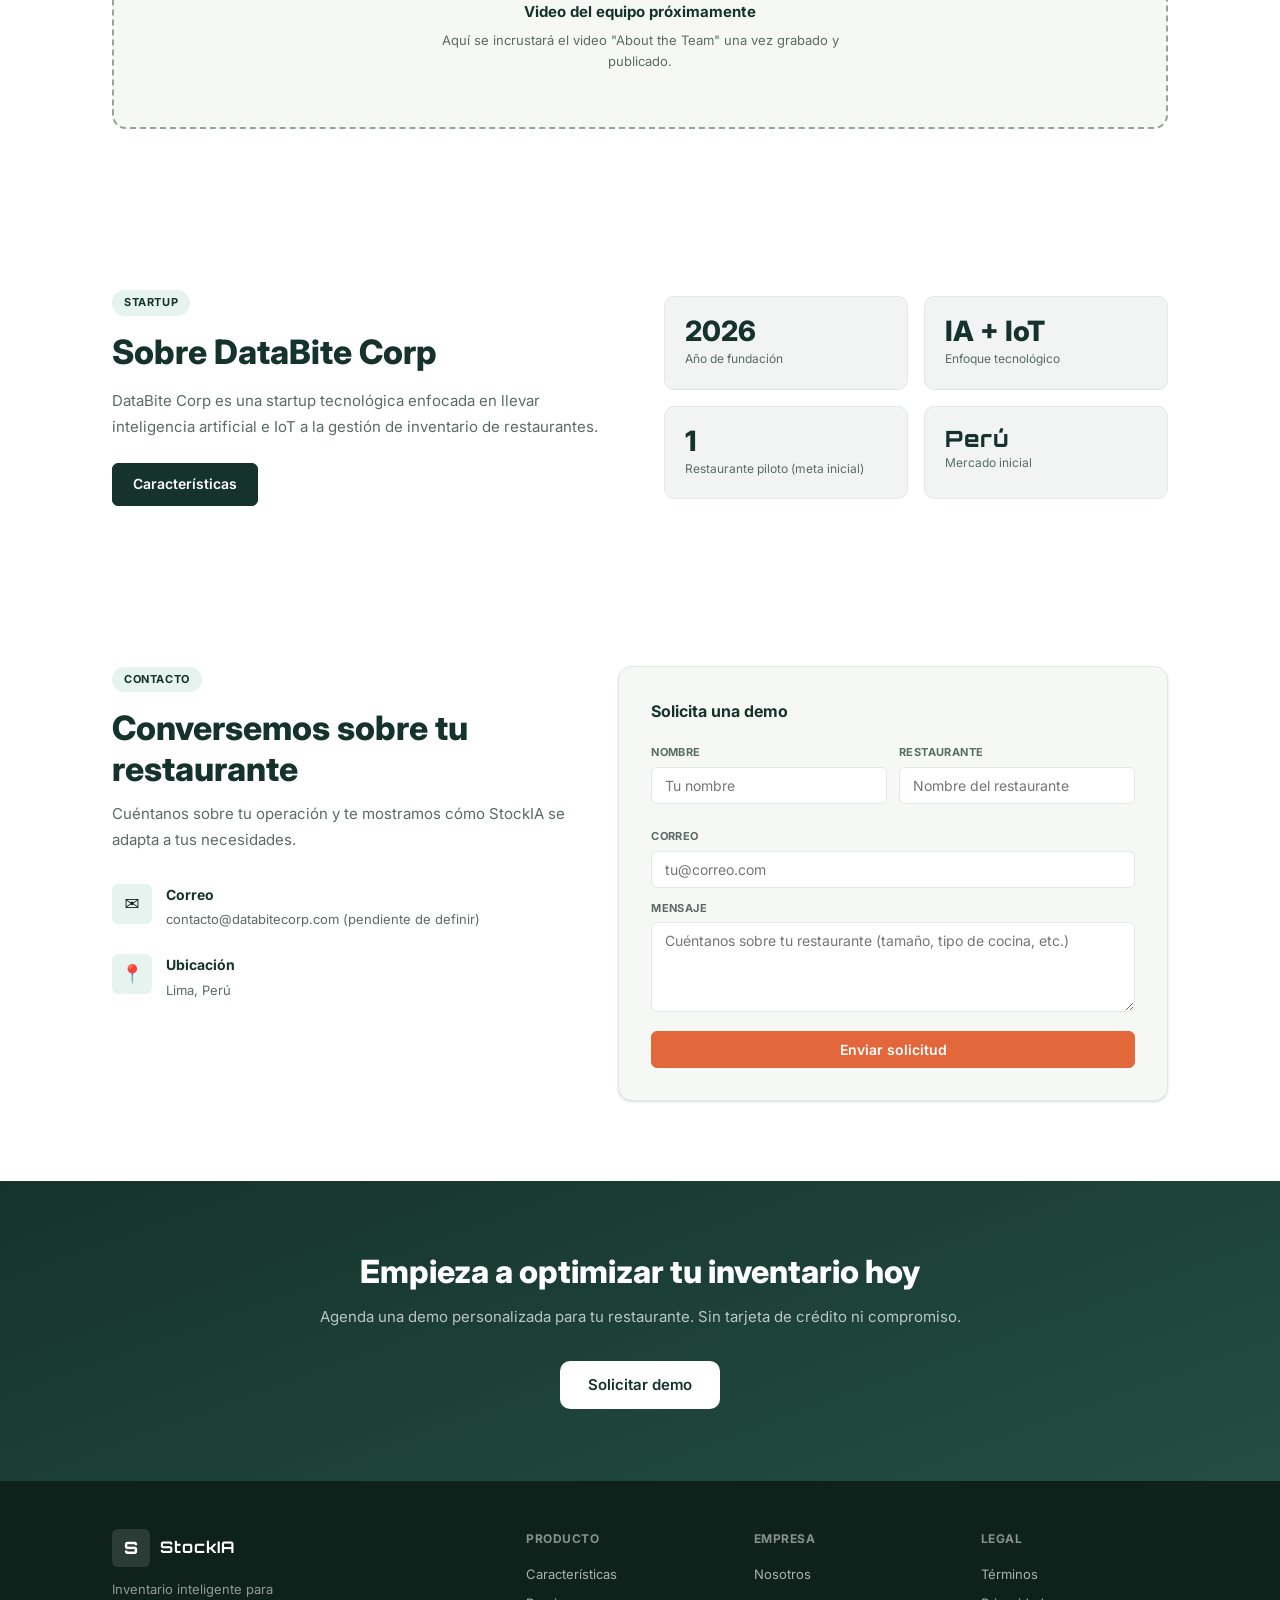
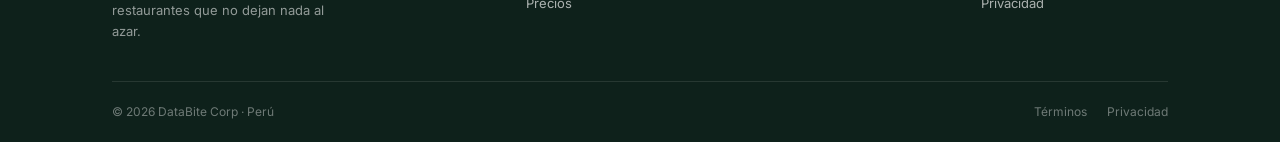
==== commit f8a955b7: "fix(about):add photos and roles" ====
--- a/about.html
+++ b/about.html
@@ -73,42 +73,41 @@
       <h2 class="section-title" data-i18n="ab.team.title">El equipo detrás de StockIA</h2>
       <p class="section-sub" data-i18n="ab.team.sub">El equipo de DataBite Corp trabajando en llevar StockIA de la idea al restaurante.</p>
     </div>
-    <p class="team-note" data-i18n="ab.team.note">Fichas de ejemplo — completar con los nombres, roles y códigos reales del equipo.</p>
     <div class="team-grid">
 
       <div class="team-card">
-        <div src="assets/images/team/carla-gallardo.jpg" alt="Carla Alejandra Gallardo Morales" class="team-avatar"></div>
-        <div class="team-name" data-i18n="ab.t1.name">Carla Alejandra Gallardo Morales</div>
+        <img src="assets/img/members-profile/carla-gallardo.png" alt="Carla Alejandra Gallardo Morales" class="team-avatar">
+        <div class="team-name">Carla Alejandra Gallardo Morales</div>
         <div class="team-role" data-i18n="ab.t1.role">UX/UI Designer</div>
-        <span class="team-badge" data-i18n="ab.t1.badge">U202414970</span>
-      </div>
-
-      <div class="team-card">
-        <div src="assets/images/team/aldo-huaman.jpg" alt="Aldo Jesus Huaman Oscco" class="team-avatar"></div>
-        <div class="team-name" data-i18n="ab.t2.name">Aldo Jesus Huaman Oscco</div>
+        <span class="team-badge">U202414970</span>
+      </div>
+
+      <div class="team-card">
+        <img src="assets/img/members-profile/aldo-huaman.jpeg" alt="Aldo Jesus Huaman Oscco" class="team-avatar">
+        <div class="team-name">Aldo Jesus Huaman Oscco</div>
         <div class="team-role" data-i18n="ab.t2.role">Desarrollador</div>
-        <span class="team-badge" data-i18n="ab.t2.badge">U20231H067</span>
+        <span class="team-badge">U20231H067</span>
       </div>
 
             <div class="team-card">
-        <div src="assets/images/team/jesus-miranda.jpg" alt="Jesus Miranda Cordova" class="team-avatar"></div>
-        <div class="team-name" data-i18n="ab.t3.name">Jesus Miranda Cordova</div>
+        <img src="assets/img/members-profile/Jesus-miranda.jpeg" alt="Jesus Miranda Cordova" class="team-avatar">
+        <div class="team-name">Jesus Miranda Cordova</div>
         <div class="team-role" data-i18n="ab.t3.role">Backend Developer</div>
-        <span class="team-badge" data-i18n="ab.t3.badge">U202411261</span>
-      </div>
-
-      <div class="team-card">
-        <div src="assets/images/team/leyla-ortiz.jpg" alt="Leyla Alisson Ortiz Laura" class="team-avatar"></div>
-        <div class="team-name" data-i18n="ab.t4.name">Leyla Alisson Ortiz Laura</div>
+        <span class="team-badge">U202411261</span>
+      </div>
+
+      <div class="team-card">
+        <img src="assets/img/members-profile/leyla-ortiz.JPG" alt="Leyla Alisson Ortiz Laura" class="team-avatar">
+        <div class="team-name">Leyla Alisson Ortiz Laura</div>
         <div class="team-role" data-i18n="ab.t4.role">Frontend Developer</div>
-        <span class="team-badge" data-i18n="ab.t4.badge">U202415088</span>
-      </div>
-
-      <div class="team-card">
-        <div src="assets/images/team/ronal-toro.jpg" alt="Ronal Toro Turpo" class="team-avatar"></div>
-        <div class="team-name" data-i18n="ab.t5.name">Ronal Toro Turpo </div>
+        <span class="team-badge">U202415088</span>
+      </div>
+
+      <div class="team-card">
+        <img src="assets/img/members-profile/ronal-toro.png" alt="Ronal Toro Turpo" class="team-avatar">
+        <div class="team-name">Ronal Toro Turpo</div>
         <div class="team-role" data-i18n="ab.t5.role">Product Manager</div>
-        <span class="team-badge" data-i18n="ab.t5.badge">U20241E367</span>
+        <span class="team-badge">U20241E367</span>
       </div>
 
     </div>
--- a/css/styles.css
+++ b/css/styles.css
@@ -775,6 +775,7 @@
   width: 60px; height: 60px;
   border-radius: 50%;
   background: var(--primary-alpha);
+  object-fit: cover;
   display: flex;
   align-items: center;
   justify-content: center;
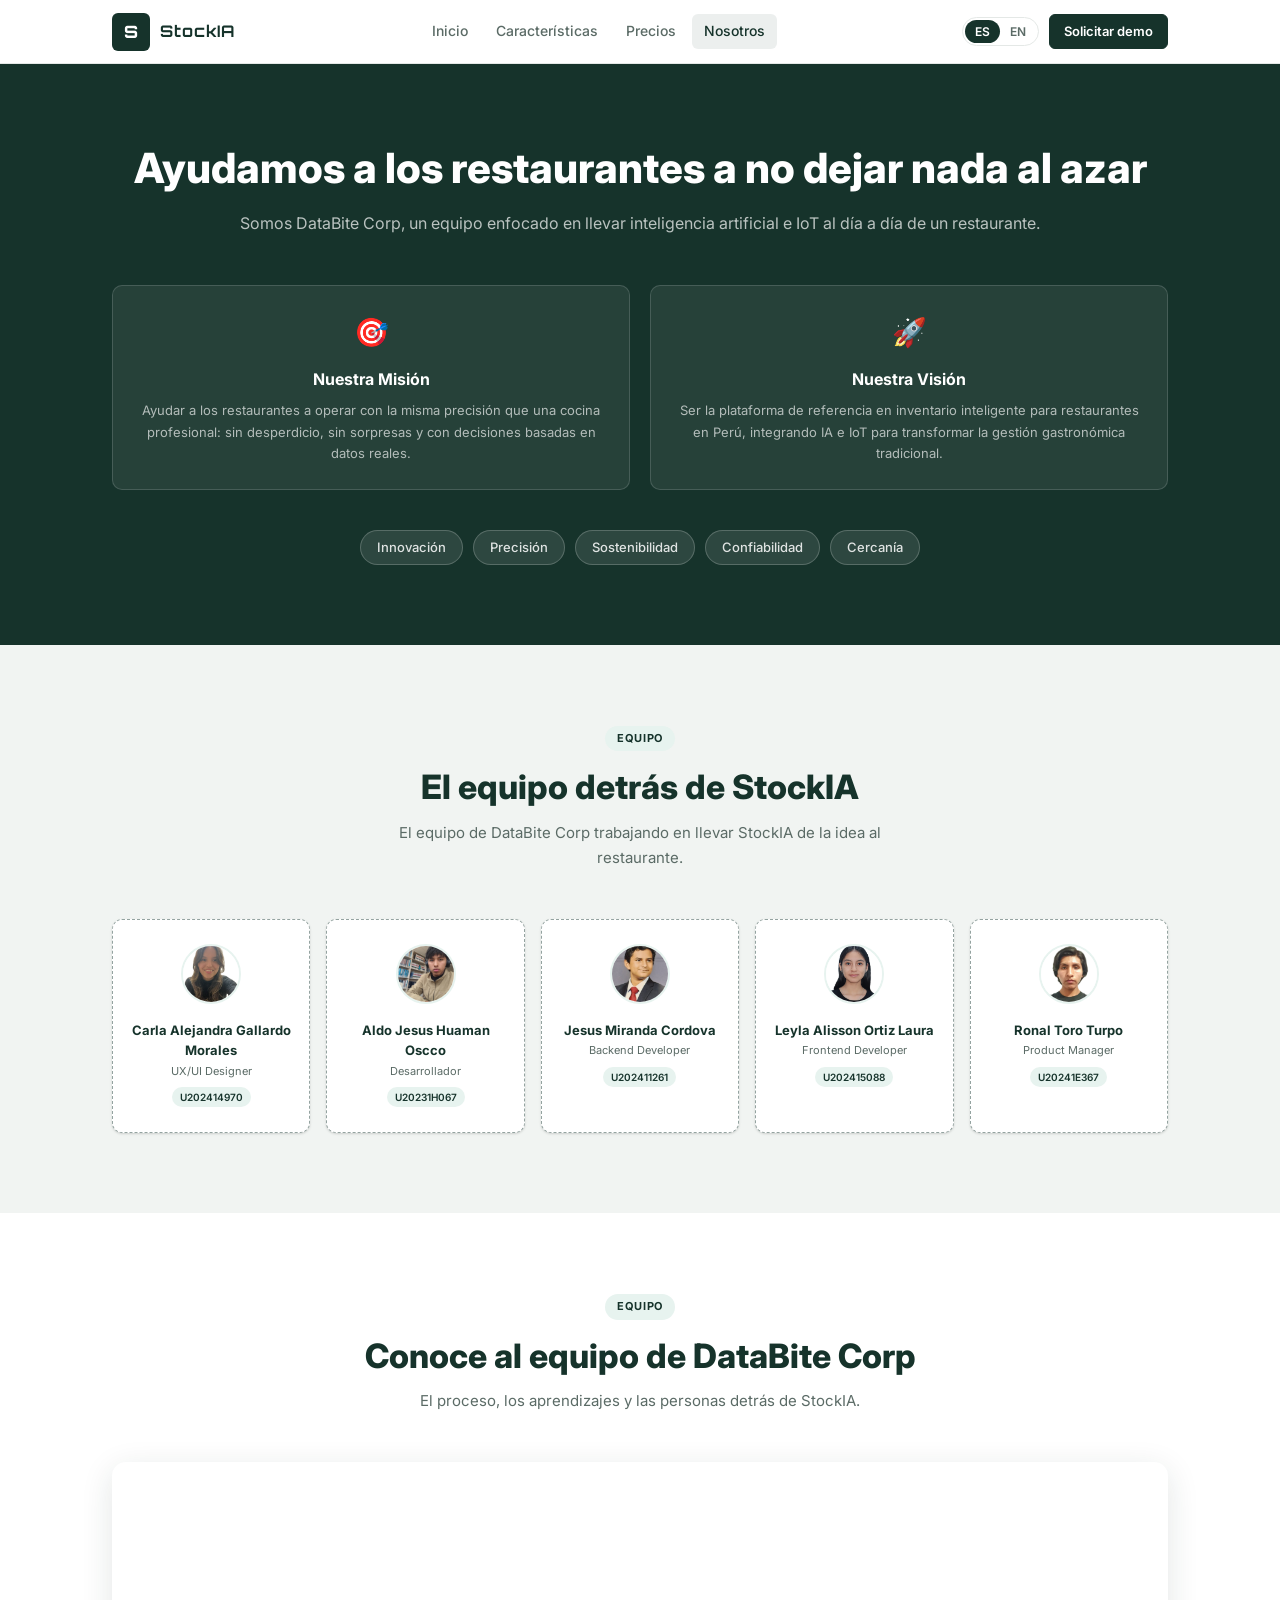
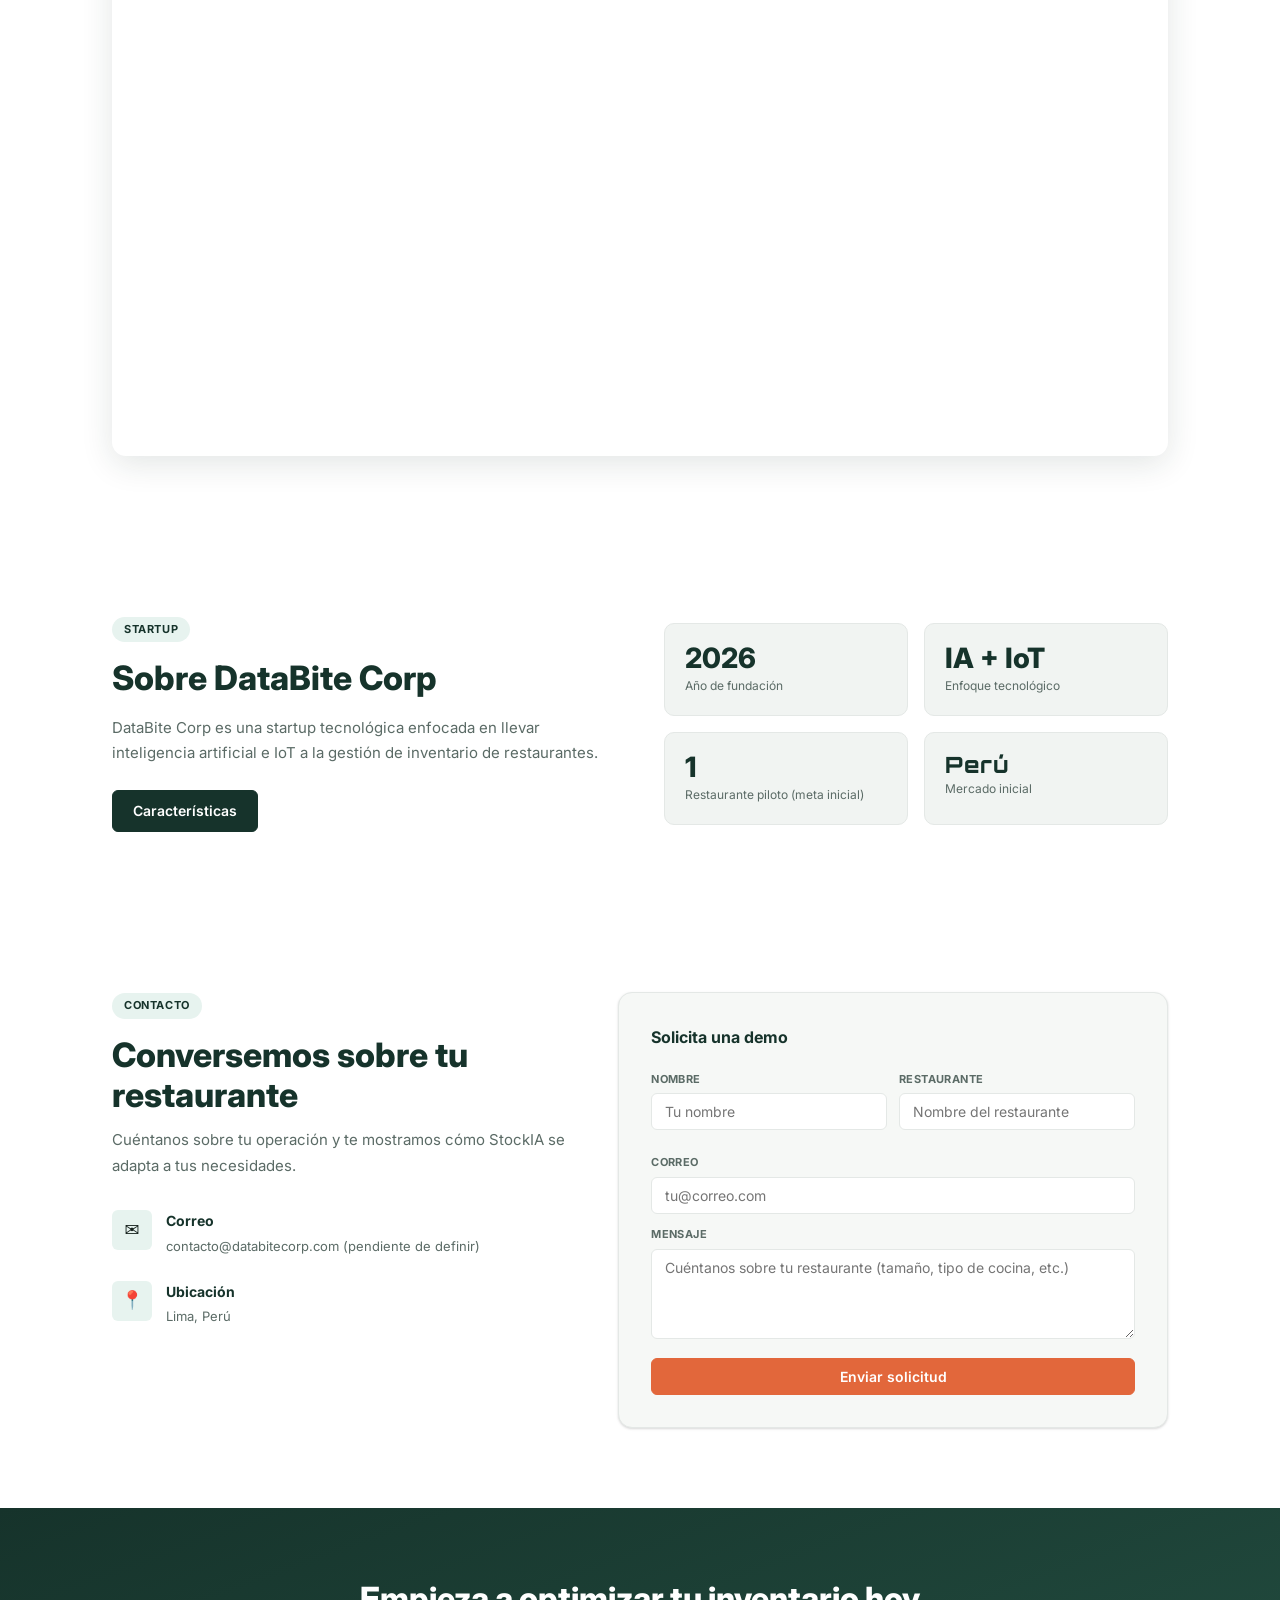
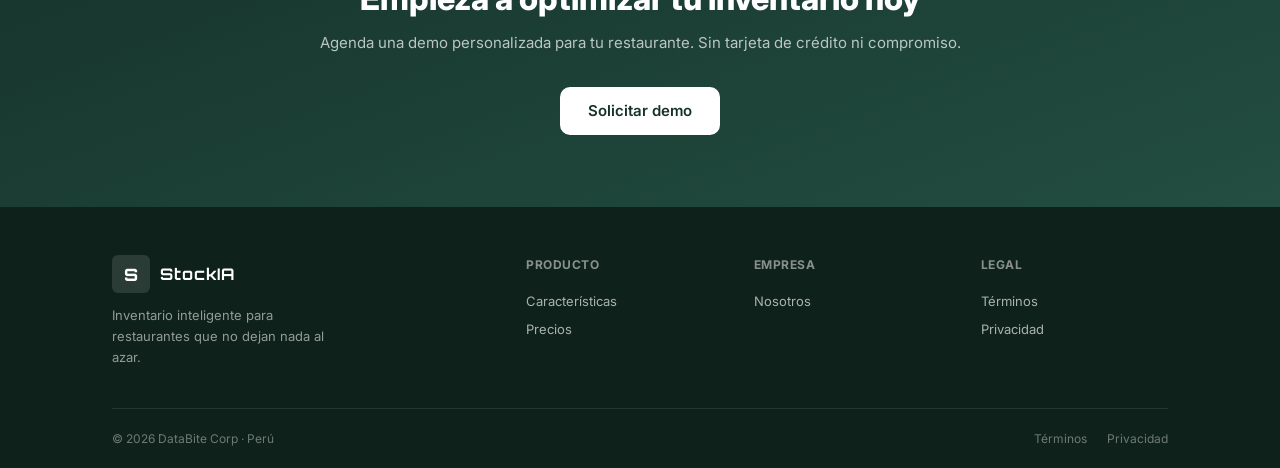
==== commit a97d911b: "feat(about the team):embed team introduction video in about page" ====
--- a/about.html
+++ b/about.html
@@ -122,18 +122,10 @@
       <h2 class="section-title" data-i18n="ab.vid.title">Conoce al equipo de DataBite Corp</h2>
       <p class="section-sub" style="margin-inline:auto;" data-i18n="ab.vid.sub">El proceso, los aprendizajes y las personas detrás de StockIA.</p>
     </div>
-    <!--
-      PENDIENTE: cuando exista el video "About the Team", reemplazar el bloque
-      .video-placeholder de abajo por:
-      <div class="video-wrapper">
-        <iframe src="https://www.youtube.com/embed/VIDEO_ID" title="DataBite Corp — About the Team"
-          frameborder="0" allowfullscreen></iframe>
-      </div>
-    -->
-    <div class="video-placeholder">
-      <div class="video-placeholder-icon">▶</div>
-      <div class="video-placeholder-title" data-i18n="ab.vid.ph.title">Video del equipo próximamente</div>
-      <div class="video-placeholder-text" data-i18n="ab.vid.ph.text">Aquí se incrustará el video "About the Team" una vez grabado y publicado.</div>
+    <div class="video-wrapper">
+      <iframe src="https://www.youtube.com/embed/RSSeDlps6t4" title="DataBite Corp — About the Team"
+        frameborder="0" allow="accelerometer; autoplay; clipboard-write; encrypted-media; gyroscope; picture-in-picture; web-share"
+        referrerpolicy="strict-origin-when-cross-origin" allowfullscreen></iframe>
     </div>
   </div>
 </section>
